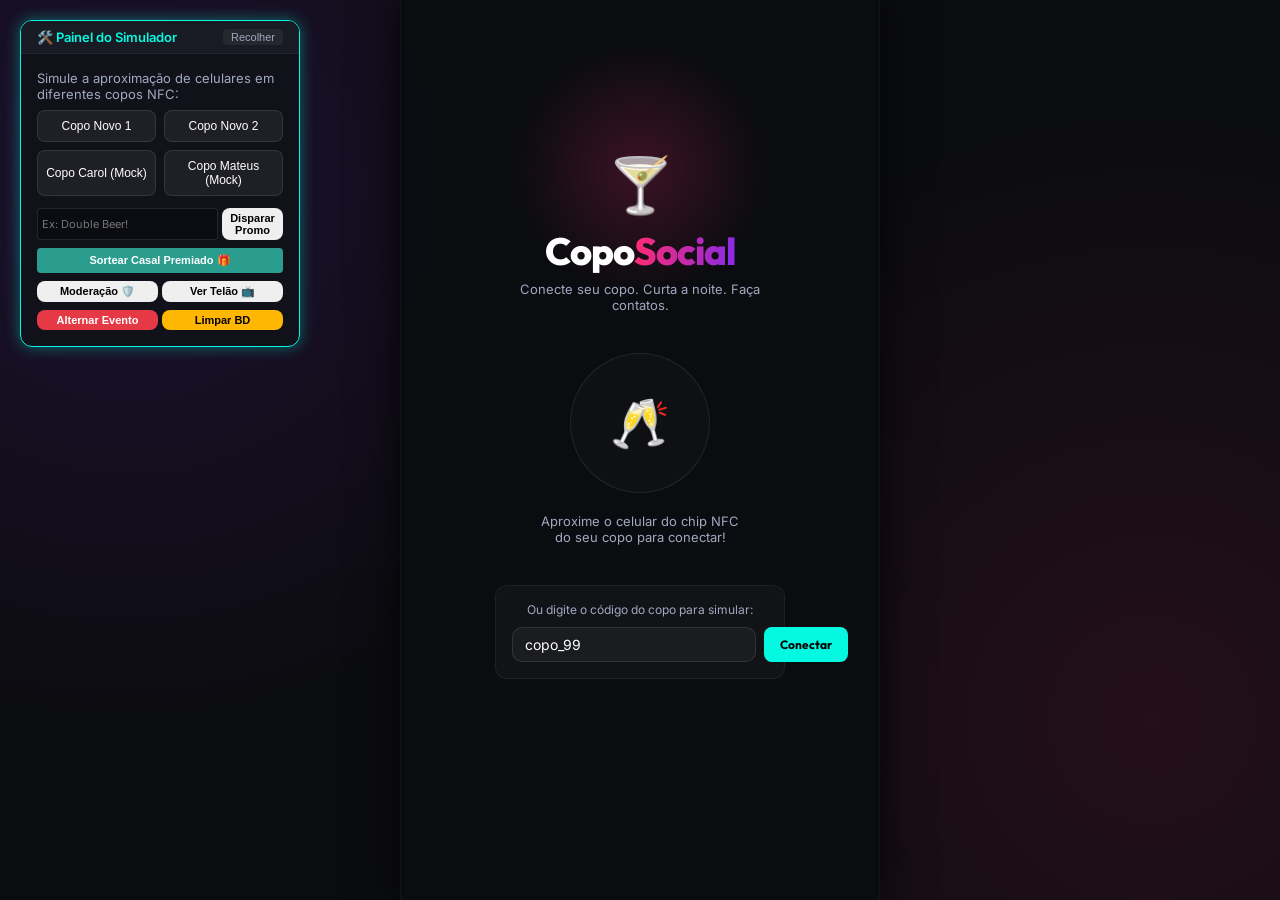
==== static/index.html @ 4fcf0ea1 "primeiro commit - Projeto Balada" ====
<!DOCTYPE html>
<html lang="pt-BR">
<head>
    <meta charset="UTF-8">
    <meta name="viewport" content="width=device-width, initial-scale=1.0, maximum-scale=1.0, user-scalable=no">
    <title>Copo Social - Rede Social Efêmera 🥂</title>
    <!-- Google Fonts -->
    <link rel="preconnect" href="https://fonts.googleapis.com">
    <link rel="preconnect" href="https://fonts.gstatic.com" crossorigin>
    <link href="https://fonts.googleapis.com/css2?family=Inter:wght@300;400;500;600;700&family=Outfit:wght@400;600;700;800&display=swap" rel="stylesheet">
    <link rel="stylesheet" href="/static/css/style.css">
</head>
<body>

    <!-- PAINEL DO SIMULADOR (Para teste rápido e demonstração) -->
    <div id="sim-control-panel">
        <div class="sim-header">
            <span>🛠️ Painel do Simulador</span>
            <button id="toggle-sim-btn">Recolher</button>
        </div>
        <div class="sim-body" id="sim-panel-body">
            <p>Simule a aproximação de celulares em diferentes copos NFC:</p>
            <div class="sim-cups-grid">
                <button onclick="simulateNfcTap('cup_user1')">Copo Novo 1</button>
                <button onclick="simulateNfcTap('cup_user2')">Copo Novo 2</button>
                <button onclick="simulateNfcTap('cup_mock1')">Copo Carol (Mock)</button>
                <button onclick="simulateNfcTap('cup_mock2')">Copo Mateus (Mock)</button>
            </div>
            <div class="sim-actions" style="margin-top: 10px; display: flex; flex-direction: column; gap: 8px;">
                <div style="display: flex; gap: 4px;">
                    <input type="text" id="sim-promo-text" placeholder="Ex: Double Beer!" style="flex: 1; font-size: 11px; padding: 4px; border: 1px solid rgba(255,255,255,0.1); border-radius: 4px; background: rgba(0,0,0,0.3); color: white;">
                    <button id="sim-trigger-promo-btn" style="font-size: 11px; padding: 4px; cursor: pointer;">Disparar Promo</button>
                </div>
                <button id="sim-draw-prize-btn" class="success" style="font-size: 11px; padding: 6px; cursor: pointer; background: #2a9d8f; color: white; border: none; border-radius: 4px; font-weight: bold;">Sortear Casal Premiado 🎁</button>
                <div style="display: flex; gap: 4px;">
                    <button onclick="changeScreen('screen-moderacao'); loadModerationMessages();" style="font-size: 11px; padding: 4px; flex: 1; cursor: pointer;">Moderação 🛡️</button>
                    <button onclick="changeScreen('screen-telao')" style="font-size: 11px; padding: 4px; flex: 1; cursor: pointer;">Ver Telão 📺</button>
                </div>
                <div style="display: flex; gap: 4px;">
                    <button id="sim-toggle-event-btn" class="danger" style="font-size: 11px; padding: 4px; flex: 1; cursor: pointer;">Alternar Evento</button>
                    <button id="sim-reset-btn" class="warning" style="font-size: 11px; padding: 4px; flex: 1; cursor: pointer;">Limpar BD</button>
                </div>
            </div>
        </div>
    </div>

    <!-- NOTIFICAÇÃO PUSH DENTRO DO APP (Brindes recebidos) -->
    <div id="app-notification" class="hidden">
        <div class="notification-content">
            <span class="notification-icon">🥂</span>
            <div class="notification-text">
                <strong id="notif-title">Alguém brindou!</strong>
                <span id="notif-desc">Retribua para abrir o chat.</span>
            </div>
            <button id="notif-action-btn">Brindar!</button>
            <button id="notif-close-btn">&times;</button>
        </div>
    </div>

    <!-- TELA DE COMEMORAÇÃO DE BRINDE CONFIRMADO (MATCH!) -->
    <div id="match-celebration" class="hidden">
        <div class="match-card glass">
            <div class="match-sparkles"></div>
            <h2 class="neon-text-pink">TIM-TIM! 🥂</h2>
            <h3>Brinde Confirmado!</h3>
            
            <div class="match-avatars">
                <div class="avatar-ring user-ring">
                    <div class="avatar-holder" id="match-avatar-me"></div>
                </div>
                <div class="cheers-icon-float">🥂</div>
                <div class="avatar-ring match-ring">
                    <div class="avatar-holder" id="match-avatar-other"></div>
                </div>
            </div>
            
            <p>Você e <span id="match-name-other" class="highlight-text">Carol</span> brindaram!</p>
            <p class="voucher-info">🍹 Apresentem esta tela no bar para ganhar <strong>Double Drink</strong>!</p>
            
            <div class="match-actions">
                <button id="match-chat-btn" class="btn-primary">Enviar Mensagem</button>
                <button id="match-close-btn" class="btn-secondary">Voltar para a Balada</button>
            </div>
        </div>
    </div>

    <!-- APLICATIVO SPA -->
    <div id="app">

        <!-- 1. TELA DE BOAS-VINDAS / SCAN MOCK -->
        <section id="screen-scan" class="screen active">
            <div class="neon-globe-bg"></div>
            <div class="scan-container">
                <div class="brand">
                    <span class="logo-emoji">🍸</span>
                    <h1 class="logo-text">Copo<span>Social</span></h1>
                    <p class="tagline">Conecte seu copo. Curta a noite. Faça contatos.</p>
                </div>

                <div class="nfc-scanner">
                    <div class="scanner-circle">
                        <div class="scanner-cup">🥂</div>
                        <div class="pulse-ring"></div>
                        <div class="pulse-ring-slow"></div>
                    </div>
                    <p class="scan-instructions">Aproxime o celular do chip NFC do seu copo para conectar!</p>
                </div>

                <div class="fallback-input">
                    <p>Ou digite o código do copo para simular:</p>
                    <div class="input-row">
                        <input type="text" id="manual-cup-id" placeholder="Ex: copo_99" value="copo_99">
                        <button id="manual-scan-btn">Conectar</button>
                    </div>
                </div>
            </div>
        </section>

        <!-- 2. TELA DE CADASTRO / ONBOARDING -->
        <section id="screen-register" class="screen">
            <div class="screen-header">
                <h2>Cadastro Express</h2>
                <p>Crie seu perfil em 10 segundos!</p>
            </div>

            <form id="register-form" class="glass-form">
                <div class="form-group">
                    <label>Como quer ser chamado(a)?</label>
                    <input type="text" id="reg-name" placeholder="Seu nome ou apelido" required maxLength="15">
                </div>

                <div class="form-group-row">
                    <div class="form-group">
                        <label>Idade</label>
                        <input type="number" id="reg-age" placeholder="Idade" min="18" max="99" required>
                    </div>
                    <div class="form-group">
                        <label>Onde você está agora?</label>
                        <select id="reg-location">
                            <option value="Pista">Pista de Dança</option>
                            <option value="Bar">Bar Principal</option>
                            <option value="VIP">Área VIP</option>
                            <option value="Palco">Perto do Palco</option>
                        </select>
                    </div>
                </div>

                <div class="form-group">
                    <label>Qual sua vibe de hoje?</label>
                    <select id="reg-vibe">
                        <option value="Amigos" selected>💬 Fazer Amigos</option>
                        <option value="Paquerar">🥂 Paquerar / Conectar</option>
                        <option value="Dançar">💃 Dançar Muito</option>
                        <option value="Resenhar">🍹 Só Beber e Resenhar</option>
                    </select>
                </div>

                <div class="form-group">
                    <label>Como você está vestido(a) hoje? (Crucial para te acharem!)</label>
                    <input type="text" id="reg-clothes" placeholder="Ex: Jaqueta couro preta e boné azul" required maxLength="50">
                </div>

                <div class="form-group">
                    <label>Seu Instagram (pós-evento)</label>
                    <input type="text" id="reg-instagram" placeholder="Ex: @seuusername" required>
                </div>

                <div class="form-group">
                    <label>Sua Foto de Perfil</label>
                    <div class="upload-avatar-container">
                        <div class="file-upload-wrapper">
                            <label for="reg-avatar-file" class="custom-file-upload">
                                <span class="upload-icon">📷</span> Enviar Minha Foto
                            </label>
                            <input type="file" id="reg-avatar-file" accept="image/*">
                        </div>
                        <span class="upload-or">ou selecione uma foto padrão:</span>
                        <div class="avatar-selector">
                            <label class="avatar-opt">
                                <input type="radio" name="reg-avatar" value="/static/images/carol.png" checked>
                                <img src="/static/images/carol.png" class="avatar-img-preview" alt="Carol">
                            </label>
                            <label class="avatar-opt">
                                <input type="radio" name="reg-avatar" value="/static/images/mateus.png">
                                <img src="/static/images/mateus.png" class="avatar-img-preview" alt="Mateus">
                            </label>
                            <label class="avatar-opt">
                                <input type="radio" name="reg-avatar" value="/static/images/juliana.png">
                                <img src="/static/images/juliana.png" class="avatar-img-preview" alt="Juliana">
                            </label>
                            <label class="avatar-opt">
                                <input type="radio" name="reg-avatar" value="/static/images/rodrigo.png">
                                <img src="/static/images/rodrigo.png" class="avatar-img-preview" alt="Rodrigo">
                            </label>
                            <label class="avatar-opt">
                                <input type="radio" name="reg-avatar" value="/static/images/kael.png">
                                <img src="/static/images/kael.png" class="avatar-img-preview" alt="Kael">
                            </label>
                        </div>
                    </div>
                    <div id="user-avatar-crop-preview" class="hidden">
                        <div class="preview-text-row">
                            <span>Sua foto selecionada:</span>
                            <button type="button" id="btn-remove-uploaded-img">Remover</button>
                        </div>
                        <div class="preview-crop-circle">
                            <img id="img-crop-preview" src="" alt="Sua foto">
                        </div>
                    </div>
                </div>

                <button type="submit" class="btn-primary">Entrar na Balada 🚀</button>
            </form>
        </section>

        <!-- 3. TELA DE CONTATOS / PISTA DE BOLHAS (FEED PRINCIPAL) -->
        <section id="screen-dashboard" class="screen">
            <header class="dashboard-header glass">
                <div class="logo-area">
                    <span class="header-logo">🍸 Copo Social</span>
                </div>
                <div class="user-status-widget" id="header-user-status">
                    <span class="user-name">Carregando...</span>
                    <span class="user-loc-badge" id="current-location-badge">📍 Pista</span>
                </div>
            </header>

            <!-- ROTEADOR DE VISUALIZAÇÃO INTERNO (BOLHAS VS GRADE) -->
            <div class="view-toggle-bar">
                <button id="btn-view-bubbles" class="active">🫧 Pista de Bolhas</button>
                <button id="btn-view-grid">📱 Ver Grade</button>
            </div>

            <!-- CONTRAST CONTAINER PARA LOCALIZAÇÕES (Filtro Rápido) -->
            <div class="location-filter-row">
                <button class="loc-filter-btn active" data-loc="all">Todos</button>
                <button class="loc-filter-btn" data-loc="Pista">🕺 Pista</button>
                <button class="loc-filter-btn" data-loc="Bar">🍹 Bar</button>
                <button class="loc-filter-btn" data-loc="VIP">👑 VIP</button>
                <button class="loc-filter-btn" data-loc="Palco">🎧 Palco</button>
            </div>

            <!-- VIEW 1: ARENA DE BOLHAS FLUTUANTES -->
            <div id="bubbles-arena-view" class="arena-container">
                <div id="bubbles-canvas-container">
                    <canvas id="bubbles-canvas"></canvas>
                </div>
                <div class="arena-tip">Toque em uma bolha para interagir!</div>
            </div>

            <!-- VIEW 2: GRADE DE USUÁRIOS ONLINE -->
            <div id="grid-view" class="grid-container hidden">
                <div class="users-grid" id="users-grid-container">
                    <!-- Cards de usuários serão renderizados aqui -->
                </div>
            </div>

            <!-- CARD EXPANDIDO / DETALHES DO PERFIL (MODAL) -->
            <div id="profile-detail-modal" class="modal hidden">
                <div class="modal-content glass">
                    <button class="close-modal-btn">&times;</button>
                    <div class="modal-profile-header">
                        <div class="modal-avatar" id="modal-user-avatar">👾</div>
                        <h2 id="modal-user-name">Rodrigo, 27</h2>
                        <span class="user-loc-badge" id="modal-user-location">📍 Bar</span>
                    </div>
                    <div class="modal-body">
                        <div class="detail-section">
                            <h4>Como estou vestido(a) hoje:</h4>
                            <p id="modal-user-clothes" class="clothes-box">Camiseta preta do Daft Punk e boné virado</p>
                        </div>
                        <div class="detail-section">
                            <h4>Rede Social (Liberada após brinde):</h4>
                            <p id="modal-user-instagram" class="instagram-blurred">🔒 @********</p>
                        </div>
                    </div>
                    <div class="modal-actions">
                        <button id="btn-send-cheers" class="btn-primary big-btn">🥂 Brindar!</button>
                    </div>
                </div>
            </div>

            <!-- FOOTER MENU DA SPA -->
            <nav class="nav-footer glass">
                <button class="nav-btn active" data-tab="pista">
                    <span class="nav-icon">🕺</span>
                    <span>Pista</span>
                </button>
                <button class="nav-btn" data-tab="mural">
                    <span class="nav-icon">📣</span>
                    <span>Mural</span>
                </button>
                <button class="nav-btn" data-tab="matches">
                    <span class="nav-icon">💬</span>
                    <span>Brindes</span>
                </button>
                <button class="nav-btn" data-tab="avisos">
                    <span class="nav-icon">📺</span>
                    <span>Avisos</span>
                </button>
                <button class="nav-btn" data-tab="loc">
                    <span class="nav-icon">📍</span>
                    <span>Local</span>
                </button>
            </nav>
        </section>

        <!-- 3B. TELA DE MUDANÇA DE LOCALIZAÇÃO (SUBTELA DO MENU) -->
        <section id="screen-change-location" class="screen">
            <div class="screen-header">
                <h2>Onde você está agora?</h2>
                <p>Atualize para as pessoas te encontrarem na balada!</p>
            </div>
            
            <div class="location-options">
                <button class="loc-opt-btn" data-location="Pista">
                    <span class="loc-icon">🕺</span>
                    <span class="loc-name">Pista de Dança</span>
                </button>
                <button class="loc-opt-btn" data-location="Bar">
                    <span class="loc-icon">🍹</span>
                    <span class="loc-name">Bar Principal</span>
                </button>
                <button class="loc-opt-btn" data-location="VIP">
                    <span class="loc-icon">👑</span>
                    <span class="loc-name">Área VIP</span>
                </button>
                <button class="loc-opt-btn" data-location="Palco">
                    <span class="loc-icon">🎧</span>
                    <span class="loc-name">Perto do Palco</span>
                </button>
            </div>
            
            <div style="padding: 20px;">
                <button id="btn-cancel-location" class="btn-secondary">Voltar</button>
            </div>
        </section>

        <!-- 3C. TELA DE BRINDES & CHATS (SUBTELA DO MENU) -->
        <section id="screen-matches-list" class="screen">
            <div class="screen-header">
                <h2>Seus Brindes 🥂</h2>
                <p>Chame seus contatos no chat ou use seu cupom no bar!</p>
            </div>

            <div class="matches-container">
                <div class="matches-list-section">
                    <h3>Chats Ativos (Temporários)</h3>
                    <div id="chats-list-container">
                        <!-- Lista de chats -->
                    </div>
                </div>
            </div>

            <nav class="nav-footer glass">
                <button class="nav-btn" data-tab="pista">
                    <span class="nav-icon">🕺</span>
                    <span>Pista</span>
                </button>
                <button class="nav-btn" data-tab="mural">
                    <span class="nav-icon">📣</span>
                    <span>Mural</span>
                </button>
                <button class="nav-btn active" data-tab="matches">
                    <span class="nav-icon">💬</span>
                    <span>Brindes</span>
                </button>
                <button class="nav-btn" data-tab="avisos">
                    <span class="nav-icon">📺</span>
                    <span>Avisos</span>
                </button>
                <button class="nav-btn" data-tab="loc">
                    <span class="nav-icon">📍</span>
                    <span>Local</span>
                </button>
            </nav>
        </section>

        <!-- 4. TELA DE CHAT PRIVADO TEMPORÁRIO -->
        <section id="screen-chat" class="screen">
            <header class="chat-header glass">
                <button id="chat-back-btn" class="back-btn">&larr;</button>
                <div class="chat-recipient-info">
                    <span class="recipient-avatar" id="chat-user-avatar">👩‍🎤</span>
                    <div>
                        <h3 id="chat-user-name">Carol</h3>
                        <span class="recipient-status" id="chat-user-loc">📍 VIP</span>
                    </div>
                </div>
                <div class="chat-action-area">
                    <button id="chat-show-voucher-btn" class="bar-voucher-badge">🍹 Cupom Bar</button>
                </div>
            </header>

            <div class="chat-messages-container" id="chat-messages">
                <!-- Mensagens do chat -->
            </div>

            <div class="chat-presets">
                <button class="preset-btn">Tô na pista!</button>
                <button class="preset-btn">Bora no bar?</button>
                <button class="preset-btn">Onde você tá?</button>
                <button class="preset-btn">Gostei da roupa!</button>
            </div>

            <div class="chat-input-bar">
                <input type="text" id="chat-input-field" placeholder="Digite uma mensagem...">
                <button id="chat-send-btn">Enviar</button>
            </div>
        </section>

        <!-- 5. TELA DE TELÃO DA BALADA (PAINEL PÚBLICO) -->
        <section id="screen-telao" class="screen-full">
            <div class="telao-bg"></div>
            <div class="telao-container">
                <header class="telao-header">
                    <div class="telao-logo">🍸 Copo Social</div>
                    <div class="telao-stats">
                        <div class="stat-box">
                            <span class="stat-num" id="telao-stat-users">0</span>
                            <span class="stat-lbl">Conectados</span>
                        </div>
                        <div class="stat-box">
                            <span class="stat-num neon-pink-text" id="telao-stat-matches">0</span>
                            <span class="stat-lbl">Brindes Confirmados 🥂</span>
                        </div>
                    </div>
                </header>

                <div id="telao-announcement-banner" class="hidden" style="background: linear-gradient(90deg, #ff2a74, #05f9e2); border: 2px solid #fff; box-shadow: 0 0 25px rgba(255,255,255,0.6); padding: 14px; border-radius: 12px; margin-bottom: 20px; font-weight: 800; font-size: 18px; color: #000; text-align: center; text-transform: uppercase; letter-spacing: 0.5px; animation: heartbeat 1.5s infinite alternate;">
                    📢 AVISO DA PRODUÇÃO: <span id="telao-announcement-text" style="color: #000;"></span>
                </div>

                <div class="telao-grid">
                    <div class="telao-left">
                        <h3>Pista de Bolhas ao Vivo</h3>
                        <div class="telao-bubble-arena" id="telao-canvas-container">
                            <canvas id="telao-canvas"></canvas>
                        </div>
                    </div>
                    <div class="telao-right" style="display: flex; flex-direction: column; gap: 20px;">
                        <div>
                            <h3>Brindes Recentes 🥂</h3>
                            <div class="telao-ticker" id="telao-ticker-container" style="max-height: 220px; overflow: hidden;">
                                <!-- Tickers de brindes ao vivo -->
                            </div>
                        </div>
                        <div>
                            <h3>Galeria da Galera 📸</h3>
                            <div id="telao-gallery-container" style="display: grid; grid-template-columns: repeat(3, 1fr); gap: 10px; margin-top: 10px;">
                                <!-- 6 latest photos shown in big thumbnails -->
                            </div>
                        </div>
                    </div>
                </div>

                <footer class="telao-footer">
                    Aproxime o celular do seu copo e participe! coposocial.app
                </footer>
            </div>
        </section>

        <!-- 6. TELA DO BARMAN (VALIDADOR DE DESCONTOS) -->
        <section id="screen-barman" class="screen">
            <div class="screen-header">
                <h2>📱 Validador do Barman</h2>
                <p>Insira os dados do cupom ou confirme o brinde do casal.</p>
            </div>

            <div class="barman-panel glass">
                <div class="form-group">
                    <label>ID do Match (Código na Tela do Casal)</label>
                    <input type="text" id="barman-match-code" placeholder="Ex: match_cup1_cup2">
                </div>
                <button id="btn-barman-validate" class="btn-primary">Verificar e Validar Drink</button>

                <div id="barman-result" class="barman-result-box hidden">
                    <h3 class="success-text">✅ VÁLIDO!</h3>
                    <p><strong>Casal:</strong> <span id="barman-names">Pedro & Carol</span></p>
                    <p class="voucher-highlight">🍹 Liberar: 02 Drinks pelo preço de 01!</p>
                    <button id="btn-barman-confirm-redeemed" class="btn-primary success-btn">Confirmar Entrega</button>
                </div>
            </div>

            <div style="padding: 20px;">
                <button onclick="changeScreen('screen-scan')" class="btn-secondary">Sair do Modo Barman</button>
            </div>
        </section>

        <!-- 7. TELA DE EVENTO ENCERRADO (BLOQUEIO PÓS-EVENTO) -->
        <section id="screen-event-ended" class="screen">
            <div class="ended-container">
                <div class="ended-header">
                    <span class="ended-icon">🌅</span>
                    <h1 class="neon-text-pink">O Evento Acabou!</h1>
                    <p>A rede social está offline até a próxima festa.</p>
                </div>

                <div class="ended-stats-summary glass">
                    <h3>Resumo da sua Noite 🥂</h3>
                    <p>Você brindou e conectou-se com novas pessoas.</p>
                </div>

                <div class="ended-matches-section">
                    <h3>Seus contatos salvos (Instagram):</h3>
                    <p class="ended-help-text">Adicione-os no Instagram para manter o contato!</p>
                    <div class="instagram-list" id="ended-instagram-list">
                        <!-- Apenas matches e seus instagrams -->
                    </div>
                </div>

                <p class="ended-footer-message">Os chats e fotos de perfil foram apagados para garantir a privacidade. Nos vemos na próxima balada! 🍸</p>
            </div>
        </section>

        <!-- 3D. TELA DO MURAL DA BALADA (SUBTELA DO MENU) -->
        <section id="screen-mural" class="screen">
            <div class="screen-header">
                <h2>📣 Mural & Galeria</h2>
                <p>Compartilhe recados e fotos ao vivo com a festa!</p>
            </div>

            <!-- TABS INTERNAS -->
            <div class="view-toggle-bar" style="margin: 0 15px 12px 15px; display: flex; gap: 8px;">
                <button id="btn-mural-tab-recados" class="active" style="flex: 1; padding: 10px; font-size: 13px; font-weight: 700; border-radius: 8px;">💬 Recados</button>
                <button id="btn-mural-tab-galeria" style="flex: 1; padding: 10px; font-size: 13px; font-weight: 700; border-radius: 8px;">📸 Galeria</button>
            </div>

            <!-- VIEW 1: RECADOS ANÔNIMOS -->
            <div id="mural-view-recados" class="mural-container glass" style="margin: 0 15px 15px 15px; padding: 15px; border-radius: 16px; background: var(--card-bg); border: 1px solid rgba(255,255,255,0.08);">
                <div class="form-group">
                    <label style="font-size: 13px; color: var(--text-muted); margin-bottom: 8px; display: block;">Escreva seu recado (máx. 60 caracteres):</label>
                    <div style="display: flex; gap: 8px;">
                        <input type="text" id="mural-input" placeholder="Ex: Quem era de vestido preto perto do palco?" maxlength="60" style="flex: 1; background: rgba(0,0,0,0.3); border: 1px solid rgba(255,255,255,0.1); color: white; padding: 12px; border-radius: 10px; font-family: var(--font-body); font-size: 14px;">
                        <button id="btn-send-mural" class="btn-primary" style="padding: 0 20px; border-radius: 10px; font-weight: bold;">Enviar</button>
                    </div>
                </div>

                <div class="mural-messages-list" style="margin-top: 25px;">
                    <h3 style="font-size: 15px; text-transform: uppercase; letter-spacing: 0.5px; border-bottom: 1px solid rgba(255,255,255,0.08); padding-bottom: 8px; color: var(--neon-cyan);">Recados da Pista 💬</h3>
                    <div id="mural-messages-container" style="display: flex; flex-direction: column; gap: 10px; max-height: 240px; overflow-y: auto; margin-top: 12px; padding-right: 4px;">
                        <!-- Recados aprovados ao vivo -->
                    </div>
                </div>
            </div>

            <!-- VIEW 2: GALERIA DE FOTOS -->
            <div id="mural-view-galeria" class="mural-container glass hidden" style="margin: 0 15px 15px 15px; padding: 15px; border-radius: 16px; background: var(--card-bg); border: 1px solid rgba(255,255,255,0.08);">
                <div class="form-group" style="text-align: center;">
                    <label for="gallery-photo-file" class="custom-file-upload" style="display: inline-flex; width: 100%; box-sizing: border-box; justify-content: center; align-items: center; cursor: pointer;">
                        <span class="upload-icon">📸</span> Tirar/Enviar Foto da Balada
                    </label>
                    <input type="file" id="gallery-photo-file" accept="image/*" style="display: none;">
                </div>

                <div class="gallery-photo-list" style="margin-top: 25px;">
                    <h3 style="font-size: 15px; text-transform: uppercase; letter-spacing: 0.5px; border-bottom: 1px solid rgba(255,255,255,0.08); padding-bottom: 8px; color: var(--neon-pink);">Feed da Festa 📸</h3>
                    <div id="gallery-photos-container" style="display: flex; flex-direction: column; gap: 15px; max-height: 280px; overflow-y: auto; margin-top: 12px; padding-right: 4px;">
                        <!-- Fotos no estilo feed de cards -->
                    </div>
                </div>
            </div>

            <nav class="nav-footer glass">
                <button class="nav-btn" data-tab="pista">
                    <span class="nav-icon">🕺</span>
                    <span>Pista</span>
                </button>
                <button class="nav-btn active" data-tab="mural">
                    <span class="nav-icon">📣</span>
                    <span>Mural</span>
                </button>
                <button class="nav-btn" data-tab="matches">
                    <span class="nav-icon">💬</span>
                    <span>Brindes</span>
                </button>
                <button class="nav-btn" data-tab="avisos">
                    <span class="nav-icon">📺</span>
                    <span>Avisos</span>
                </button>
                <button class="nav-btn" data-tab="loc">
                    <span class="nav-icon">📍</span>
                    <span>Local</span>
                </button>
            </nav>
        </section>

        <!-- TELA DE AVISOS DA PRODUÇÃO (nova aba) -->
        <section id="screen-avisos" class="screen">
            <div class="screen-header">
                <h2>📺 Avisos da Produção</h2>
                <p>Comunicados enviados pela organização do evento.</p>
            </div>

            <!-- Aviso ativo no momento -->
            <div id="avisos-active-box" class="hidden" style="margin: 0 15px 15px 15px; padding: 18px; border-radius: 16px; background: linear-gradient(135deg, rgba(255,42,116,0.15), rgba(5,249,226,0.1)); border: 2px solid var(--neon-pink); box-shadow: var(--glow-pink);">
                <div style="display: flex; align-items: center; gap: 10px; margin-bottom: 10px;">
                    <span style="font-size: 28px; animation: heartbeat 1.5s infinite alternate;">📢</span>
                    <span style="font-size: 11px; text-transform: uppercase; letter-spacing: 1px; color: var(--neon-pink); font-weight: 700;">Aviso Atual da Produção</span>
                </div>
                <p id="avisos-active-text" style="font-size: 16px; font-weight: 700; color: #fff; line-height: 1.5; margin: 0;"></p>
            </div>

            <div id="avisos-empty-state" style="margin: 20px 15px; padding: 30px; border-radius: 16px; background: var(--card-bg); border: 1px solid rgba(255,255,255,0.06); text-align: center;">
                <span style="font-size: 40px; display: block; margin-bottom: 12px; opacity: 0.5;">📡</span>
                <p style="color: var(--text-muted); font-size: 14px;">Nenhum aviso no momento. Fique de olho aqui!</p>
            </div>

            <!-- Histórico de comunicados -->
            <div style="margin: 0 15px 15px 15px; padding: 15px; border-radius: 16px; background: var(--card-bg); border: 1px solid rgba(255,255,255,0.06);">
                <h3 style="font-size: 14px; color: var(--neon-cyan); text-transform: uppercase; letter-spacing: 0.5px; margin-bottom: 12px; padding-bottom: 8px; border-bottom: 1px solid rgba(255,255,255,0.06);">Histórico de Avisos</h3>
                <div id="avisos-history-list" style="display: flex; flex-direction: column; gap: 10px; max-height: 300px; overflow-y: auto;">
                    <p style="color: var(--text-muted); font-size: 13px; text-align: center; padding: 20px;">Nenhum aviso anterior.</p>
                </div>
            </div>

            <nav class="nav-footer glass">
                <button class="nav-btn" data-tab="pista">
                    <span class="nav-icon">🕺</span>
                    <span>Pista</span>
                </button>
                <button class="nav-btn" data-tab="mural">
                    <span class="nav-icon">📣</span>
                    <span>Mural</span>
                </button>
                <button class="nav-btn" data-tab="matches">
                    <span class="nav-icon">💬</span>
                    <span>Brindes</span>
                </button>
                <button class="nav-btn active" data-tab="avisos">
                    <span class="nav-icon">📺</span>
                    <span>Avisos</span>
                </button>
                <button class="nav-btn" data-tab="loc">
                    <span class="nav-icon">📍</span>
                    <span>Local</span>
                </button>
            </nav>
        </section>

        <!-- TELA DE MODERAÇÃO SIMPLIFICADA -->
        <section id="screen-moderacao" class="screen">
            <div class="screen-header">
                <h2>🛡️ Painel do Moderador</h2>
                <p>Controle geral do evento em tempo real.</p>
            </div>

            <!-- STATS AO VIVO -->
            <div class="moderacao-container glass" style="margin: 0 15px 15px 15px; padding: 15px; border-radius: 16px; background: var(--card-bg); border: 1px solid rgba(255,255,255,0.08);">
                <h3 style="font-size: 14px; color: var(--neon-cyan); text-transform: uppercase; letter-spacing: 0.5px; margin-bottom: 12px; padding-bottom: 8px; border-bottom: 1px solid rgba(255,255,255,0.08);">📊 Estatísticas ao Vivo</h3>
                <div style="display: grid; grid-template-columns: repeat(2, 1fr); gap: 10px;" id="mod-stats-grid">
                    <div style="background: rgba(5,249,226,0.07); border: 1px solid rgba(5,249,226,0.2); border-radius: 10px; padding: 12px; text-align: center;">
                        <span style="font-size: 24px; font-weight: 800; color: var(--neon-cyan); display: block;" id="mod-stat-users">0</span>
                        <span style="font-size: 11px; color: var(--text-muted);">Pessoas Online</span>
                    </div>
                    <div style="background: rgba(255,42,116,0.07); border: 1px solid rgba(255,42,116,0.2); border-radius: 10px; padding: 12px; text-align: center;">
                        <span style="font-size: 24px; font-weight: 800; color: var(--neon-pink); display: block;" id="mod-stat-matches">0</span>
                        <span style="font-size: 11px; color: var(--text-muted);">Brindes Confirmados</span>
                    </div>
                    <div style="background: rgba(255,180,0,0.07); border: 1px solid rgba(255,180,0,0.2); border-radius: 10px; padding: 12px; text-align: center;">
                        <span style="font-size: 24px; font-weight: 800; color: #FFB400; display: block;" id="mod-stat-photos">0</span>
                        <span style="font-size: 11px; color: var(--text-muted);">Fotos Enviadas</span>
                    </div>
                    <div style="background: rgba(150,100,255,0.07); border: 1px solid rgba(150,100,255,0.2); border-radius: 10px; padding: 12px; text-align: center;">
                        <span style="font-size: 24px; font-weight: 800; color: #9664FF; display: block;" id="mod-stat-messages">0</span>
                        <span style="font-size: 11px; color: var(--text-muted);">Recados no Mural</span>
                    </div>
                </div>
                <button id="btn-mod-refresh-stats" class="btn-secondary" style="width: 100%; margin-top: 12px; padding: 8px; font-size: 12px; border-radius: 8px;">🔄 Atualizar Stats</button>
            </div>

            <!-- COMUNICADO GERAL -->
            <div class="moderacao-container glass" style="margin: 0 15px 15px 15px; padding: 15px; border-radius: 16px; background: var(--card-bg); border: 1px solid rgba(255,255,255,0.08);">
                <h3 style="font-size: 14px; color: var(--neon-pink); text-transform: uppercase; letter-spacing: 0.5px; margin-bottom: 12px; padding-bottom: 8px; border-bottom: 1px solid rgba(255,255,255,0.08);">📢 Comunicado Geral</h3>
                <div class="form-group">
                    <label style="font-size: 12px; color: var(--text-muted); display: block; margin-bottom: 6px;">Aviso instantâneo para TODOS os usuários + Aba Avisos:</label>
                    <textarea id="mod-announcement-text" placeholder="Ex: DJ Kael entra em 5 minutos! 🎧" style="width: 100%; height: 70px; background: rgba(0,0,0,0.3); border: 1px solid rgba(255,255,255,0.1); color: white; padding: 10px; border-radius: 8px; font-family: var(--font-body); font-size: 13px; box-sizing: border-box; resize: none;"></textarea>
                </div>
                <div style="display: flex; gap: 8px; margin-top: 10px;">
                    <button id="btn-mod-send-announcement" class="btn-primary" style="flex: 1; padding: 12px; border-radius: 8px; font-size: 13px; font-weight: bold; background: var(--neon-cyan); border-color: var(--neon-cyan); color: black;">Enviar para Todos 📢</button>
                    <button id="btn-mod-clear-announcement" class="btn-secondary" style="padding: 12px; border-radius: 8px; font-size: 12px; font-weight: bold;">🗑️</button>
                </div>
            </div>

            <!-- PROMOÇÃO RELÂMPAGO -->
            <div class="moderacao-container glass" style="margin: 0 15px 15px 15px; padding: 15px; border-radius: 16px; background: var(--card-bg); border: 1px solid rgba(255,255,255,0.08);">
                <h3 style="font-size: 14px; color: #FFB400; text-transform: uppercase; letter-spacing: 0.5px; margin-bottom: 12px; padding-bottom: 8px; border-bottom: 1px solid rgba(255,255,255,0.08);">🔥 Promoção Relâmpago</h3>
                <div style="display: flex; gap: 8px;">
                    <input type="text" id="sim-promo-text" placeholder="Ex: Double Beer por 10min!" style="flex: 1; background: rgba(0,0,0,0.3); border: 1px solid rgba(255,255,255,0.1); color: white; padding: 10px; border-radius: 8px; font-size: 13px;">
                    <button id="sim-trigger-promo-btn" class="btn-primary" style="padding: 10px 14px; border-radius: 8px; font-size: 13px; background: #FFB400; border-color: #FFB400; color: black; font-weight: bold;">🔥</button>
                </div>
            </div>

            <!-- SORTEIO E CONTROLE -->
            <div class="moderacao-container glass" style="margin: 0 15px 15px 15px; padding: 15px; border-radius: 16px; background: var(--card-bg); border: 1px solid rgba(255,255,255,0.08); display: flex; flex-direction: column; gap: 10px;">
                <h3 style="font-size: 14px; color: var(--neon-pink); text-transform: uppercase; letter-spacing: 0.5px; margin-bottom: 4px; padding-bottom: 8px; border-bottom: 1px solid rgba(255,255,255,0.08);">🎁 Sorteio & Controle</h3>
                <button id="sim-draw-prize-btn" class="btn-primary" style="padding: 12px; border-radius: 8px; font-size: 13px; font-weight: bold; background: #2a9d8f; border-color: #2a9d8f;">🏆 Sortear Casal Premiado</button>
                <button id="sim-toggle-event-btn" class="btn-secondary" style="padding: 12px; border-radius: 8px; font-size: 13px; font-weight: bold; color: var(--neon-pink); border-color: var(--neon-pink);">⏸️ Alternar Evento (Liga/Desliga)</button>
                <button id="sim-reset-btn" class="btn-secondary" style="padding: 10px; border-radius: 8px; font-size: 12px; color: var(--text-muted);">🗑️ Limpar Todos os Dados</button>
            </div>

            <div style="padding: 16px 20px; text-align: center;">
                <button onclick="changeScreen('screen-scan')" class="btn-secondary" style="width: 100%; max-width: 200px; padding: 12px; border-radius: 10px;">Sair do Painel</button>
            </div>
        </section>

    </div>

    <!-- MODAL DE PROMOÇÃO RELÂMPAGO (GERAL) -->
    <div id="promo-modal" class="modal hidden" style="z-index: 10000;">
        <div class="modal-content glass" style="border: 2px solid var(--neon-cyan); box-shadow: var(--glow-cyan); text-align: center; padding: 25px; border-radius: 20px; max-width: 90%; width: 340px;">
            <span style="font-size: 48px; display: block; margin-bottom: 10px; animation: heartbeat 1s infinite alternate;">🔥</span>
            <h2 class="neon-text-cyan" style="font-size: 24px; text-transform: uppercase; font-family: var(--font-heading);">PROMOÇÃO RELÂMPAGO!</h2>
            <p id="promo-modal-text" style="font-size: 16px; margin: 15px 0; font-weight: 700; color: #fff;"></p>
            <div style="font-size: 12px; color: var(--text-muted); margin-bottom: 20px;">
                Tempo restante: <span id="promo-modal-timer" style="color: var(--neon-pink); font-weight: bold; font-size: 14px;">00:00</span>
            </div>
            <button id="btn-close-promo" class="btn-primary" style="width: 100%; padding: 12px; border-radius: 10px; font-weight: bold;">APROVEITAR!</button>
        </div>
    </div>

    <!-- MODAL DE CASAL PREMIADO (EXCLUSIVO DO CASAL SORTEADO) -->
    <div id="prize-modal" class="modal hidden" style="z-index: 10001;">
        <div class="modal-content glass" style="border: 2px solid var(--neon-pink); box-shadow: var(--glow-pink); text-align: center; padding: 25px; border-radius: 20px; max-width: 90%; width: 340px;">
            <span style="font-size: 48px; display: block; margin-bottom: 10px; animation: bounce 1s infinite alternate;">🎁</span>
            <h2 class="neon-text-pink" style="font-size: 22px; text-transform: uppercase; font-family: var(--font-heading);">Você Ganhou um Brinde!</h2>
            <p style="font-size: 14px; margin: 10px 0; color: var(--text-muted);">Seu brinde (match) com <strong id="prize-partner-name" style="color: var(--neon-cyan);">Carol</strong> foi sorteado!</p>
            <p style="font-size: 15px; margin: 15px 0; color: #fff; font-weight: 600;">Vocês ganharam um drink especial por conta da casa no bar.</p>
            
            <div class="voucher-box" style="background: rgba(255, 42, 116, 0.1); border: 1px dashed var(--neon-pink); padding: 15px; border-radius: 12px; margin-bottom: 20px;">
                <span style="font-size: 10px; color: var(--text-muted); display: block; text-transform: uppercase; margin-bottom: 4px;">Código do Voucher</span>
                <strong id="prize-voucher-code" style="font-size: 22px; color: var(--neon-pink); letter-spacing: 1.5px; font-family: var(--font-heading);">PREMIO-9999</strong>
            </div>

            <button id="btn-close-prize" class="btn-primary" style="width: 100%; padding: 12px; border-radius: 10px; font-weight: bold;">FECHAR E RESGATAR!</button>
        </div>
    </div>

    <!-- MODAL DE ANÚNCIO GERAL DA ORGANIZAÇÃO -->
    <div id="announcement-modal" class="modal hidden" style="z-index: 10002;">
        <div class="modal-content glass" style="border: 2px solid var(--neon-pink); box-shadow: var(--glow-pink); text-align: center; padding: 25px; border-radius: 20px; max-width: 90%; width: 340px;">
            <span style="font-size: 40px; display: block; margin-bottom: 10px;">📢</span>
            <h2 class="neon-text-pink" style="font-size: 20px; text-transform: uppercase; font-family: var(--font-heading);">Comunicado Geral</h2>
            <p id="announcement-modal-text" style="font-size: 15px; margin: 15px 0; font-weight: 500; color: #fff; line-height: 1.5;"></p>
            <button id="btn-close-announcement" class="btn-primary" style="width: 100%; padding: 12px; border-radius: 10px; font-weight: bold; background: var(--neon-pink); border-color: var(--neon-pink); box-shadow: var(--glow-pink);">Entendido! 👍</button>
        </div>
    </div>

    <!-- SCRIPT DA APLICATIVO -->
    <script src="/static/js/app.js"></script>
</body>
</html>
---- static/css/style.css ----
:root {
    --bg-color: #0b0c10;
    --card-bg: rgba(22, 23, 34, 0.65);
    --card-border: rgba(255, 255, 255, 0.08);
    --neon-pink: #ff2a74;
    --neon-cyan: #05f9e2;
    --neon-purple: #8a2be2;
    --neon-orange: #ff6b35;
    --neon-yellow: #f8c531;
    --text-main: #ffffff;
    --text-muted: #a0a8c0;
    --font-heading: 'Outfit', -apple-system, BlinkMacSystemFont, "Segoe UI", Roboto, sans-serif;
    --font-body: 'Inter', -apple-system, BlinkMacSystemFont, "Segoe UI", Roboto, sans-serif;
    --glow-pink: 0 0 15px rgba(255, 42, 116, 0.4);
    --glow-cyan: 0 0 15px rgba(5, 249, 226, 0.4);
}

* {
    box-sizing: border-box;
    margin: 0;
    padding: 0;
    -webkit-tap-highlight-color: transparent;
}

body {
    background-color: var(--bg-color);
    background-image: 
        radial-gradient(circle at 10% 20%, rgba(138, 43, 226, 0.15) 0%, transparent 40%),
        radial-gradient(circle at 90% 80%, rgba(255, 42, 116, 0.1) 0%, transparent 45%);
    font-family: var(--font-body);
    color: var(--text-main);
    min-height: 100vh;
    overflow-x: hidden;
    display: flex;
    justify-content: center;
}

/* CONTAINER DO APP (MÓVEL CENTRALIZADO) */
#app {
    width: 100%;
    max-width: 480px;
    min-height: 100vh;
    display: flex;
    flex-direction: column;
    position: relative;
    background: rgba(11, 12, 16, 0.95);
    box-shadow: 0 0 40px rgba(0, 0, 0, 0.8);
    border-left: 1px solid rgba(255, 255, 255, 0.03);
    border-right: 1px solid rgba(255, 255, 255, 0.03);
}

/* ESTILO DO PAINEL DO SIMULADOR */
#sim-control-panel {
    position: fixed;
    bottom: 0;
    left: 50%;
    transform: translateX(-50%);
    width: 100%;
    max-width: 480px;
    background: rgba(18, 19, 26, 0.98);
    border-top: 2px solid var(--neon-cyan);
    z-index: 10000;
    font-size: 13px;
    box-shadow: 0 -10px 30px rgba(0, 0, 0, 0.8);
    border-radius: 16px 16px 0 0;
    overflow: hidden;
    transition: transform 0.3s cubic-bezier(0.25, 0.8, 0.25, 1);
}

#sim-control-panel.collapsed {
    transform: translateX(-50%) translateY(calc(100% - 38px));
}

@media (min-width: 900px) {
    #sim-control-panel {
        top: 20px;
        bottom: auto;
        left: 20px;
        transform: none;
        max-width: 280px;
        border-radius: 12px;
        border: 1px solid var(--neon-cyan);
        box-shadow: var(--glow-cyan);
    }
    
    #sim-control-panel.collapsed {
        transform: translateY(calc(-100% + 38px));
    }
}

.sim-header {
    background: #191b24;
    padding: 8px 16px;
    display: flex;
    justify-content: space-between;
    align-items: center;
    font-weight: 600;
    color: var(--neon-cyan);
    cursor: pointer;
    border-bottom: 1px solid rgba(255, 255, 255, 0.05);
}

.sim-header button {
    background: transparent;
    border: none;
    color: var(--text-muted);
    font-size: 11px;
    cursor: pointer;
    padding: 2px 8px;
    border-radius: 4px;
    background: rgba(255, 255, 255, 0.05);
}

.sim-body {
    padding: 16px;
}

.sim-body p {
    color: var(--text-muted);
    margin-bottom: 8px;
}

.sim-cups-grid {
    display: grid;
    grid-template-columns: repeat(2, 1fr);
    gap: 8px;
    margin-bottom: 12px;
}

.sim-cups-grid button {
    background: rgba(255, 255, 255, 0.06);
    border: 1px solid rgba(255, 255, 255, 0.1);
    color: var(--text-main);
    padding: 8px;
    border-radius: 8px;
    cursor: pointer;
    font-size: 12px;
    transition: all 0.2s;
    font-weight: 500;
}

.sim-cups-grid button:hover {
    background: rgba(5, 249, 226, 0.15);
    border-color: var(--neon-cyan);
}

.sim-actions {
    display: flex;
    gap: 8px;
}

.sim-actions button {
    flex: 1;
    padding: 8px;
    border: none;
    border-radius: 8px;
    font-weight: 600;
    cursor: pointer;
}

.sim-actions button.danger {
    background: #e63946;
    color: #fff;
}

.sim-actions button.warning {
    background: #ffb703;
    color: #000;
}

/* GERENCIADOR DE TELAS SPA */
.screen {
    display: none;
    flex-direction: column;
    flex: 1;
    width: 100%;
    padding: 20px;
    padding-bottom: 90px; /* Espaço para o footer do simulador e navegação */
    opacity: 0;
    transform: translateY(10px);
    transition: opacity 0.3s ease, transform 0.3s ease;
}

.screen.active {
    display: flex;
    opacity: 1;
    transform: translateY(0);
}

.screen-full {
    display: none;
    width: 100vw;
    height: 100vh;
    position: fixed;
    top: 0;
    left: 0;
    z-index: 5000;
    background: #06070a;
}

.screen-full.active {
    display: block;
}

/* BOTÕES GERAIS */
button.btn-primary {
    background: linear-gradient(135deg, var(--neon-pink), var(--neon-purple));
    color: #ffffff;
    border: none;
    padding: 14px 20px;
    border-radius: 12px;
    font-family: var(--font-heading);
    font-size: 16px;
    font-weight: 700;
    cursor: pointer;
    box-shadow: var(--glow-pink);
    transition: all 0.3s cubic-bezier(0.175, 0.885, 0.32, 1.275);
    text-shadow: 0 1px 2px rgba(0,0,0,0.2);
}

button.btn-primary:active {
    transform: scale(0.96);
    filter: brightness(1.1);
}

button.btn-secondary {
    background: rgba(255, 255, 255, 0.05);
    border: 1px solid rgba(255, 255, 255, 0.1);
    color: var(--text-main);
    padding: 12px 20px;
    border-radius: 12px;
    font-family: var(--font-heading);
    font-weight: 600;
    cursor: pointer;
    transition: all 0.2s;
}

button.btn-secondary:hover {
    background: rgba(255, 255, 255, 0.1);
}

/* GLASSMORPHISM FORM */
.glass-form {
    background: var(--card-bg);
    border: 1px solid var(--card-border);
    backdrop-filter: blur(16px);
    border-radius: 20px;
    padding: 24px;
    display: flex;
    flex-direction: column;
    gap: 18px;
    box-shadow: 0 15px 35px rgba(0, 0, 0, 0.4);
}

.form-group {
    display: flex;
    flex-direction: column;
    gap: 8px;
}

.form-group-row {
    display: flex;
    gap: 12px;
}

.form-group-row .form-group {
    flex: 1;
}

label {
    font-size: 12px;
    font-weight: 600;
    color: var(--neon-cyan);
    text-transform: uppercase;
    letter-spacing: 1px;
}

input[type="text"],
input[type="number"],
select {
    background: rgba(255, 255, 255, 0.04);
    border: 1px solid rgba(255, 255, 255, 0.1);
    border-radius: 10px;
    padding: 12px 16px;
    color: var(--text-main);
    font-family: var(--font-body);
    font-size: 14px;
    transition: all 0.3s;
}

input[type="text"]:focus,
input[type="number"]:focus,
select:focus {
    outline: none;
    border-color: var(--neon-cyan);
    box-shadow: 0 0 10px rgba(5, 249, 226, 0.2);
    background: rgba(255, 255, 255, 0.08);
}

/* AVATAR SELECTOR */
.avatar-selector {
    display: flex;
    justify-content: space-between;
    margin-top: 6px;
}

.avatar-opt {
    cursor: pointer;
}

.avatar-opt input {
    display: none;
}

.avatar-box {
    width: 52px;
    height: 52px;
    border-radius: 50%;
    background: rgba(255, 255, 255, 0.04);
    border: 2px solid rgba(255, 255, 255, 0.1);
    display: flex;
    align-items: center;
    justify-content: center;
    font-size: 24px;
    transition: all 0.2s;
}

.avatar-opt input:checked + .avatar-box {
    transform: scale(1.15);
    box-shadow: 0 0 15px currentColor;
}

.avatar-box.neon-pink { color: var(--neon-pink); border-color: var(--neon-pink); }
.avatar-box.neon-purple { color: var(--neon-purple); border-color: var(--neon-purple); }
.avatar-box.neon-blue { color: #00d2ff; border-color: #00d2ff; }
.avatar-box.neon-green { color: var(--neon-cyan); border-color: var(--neon-cyan); }
.avatar-box.neon-orange { color: var(--neon-orange); border-color: var(--neon-orange); }

/* SCREEN 1: LANDING & NFC SCAN */
#screen-scan {
    justify-content: center;
    align-items: center;
    text-align: center;
}

.neon-globe-bg {
    position: absolute;
    top: 5%;
    width: 250px;
    height: 250px;
    background: radial-gradient(circle, rgba(255, 42, 116, 0.2) 0%, transparent 70%);
    z-index: 1;
}

.scan-container {
    z-index: 2;
    display: flex;
    flex-direction: column;
    align-items: center;
    gap: 40px;
}

.brand {
    display: flex;
    flex-direction: column;
    align-items: center;
}

.logo-emoji {
    font-size: 54px;
    margin-bottom: 10px;
    animation: cup-float 4s ease-in-out infinite;
}

.logo-text {
    font-family: var(--font-heading);
    font-size: 38px;
    font-weight: 800;
    color: var(--text-main);
    letter-spacing: -1px;
}

.logo-text span {
    background: linear-gradient(to right, var(--neon-pink), var(--neon-purple));
    -webkit-background-clip: text;
    -webkit-text-fill-color: transparent;
}

.tagline {
    color: var(--text-muted);
    font-size: 13px;
    margin-top: 6px;
    max-width: 280px;
}

.nfc-scanner {
    display: flex;
    flex-direction: column;
    align-items: center;
    gap: 20px;
}

.scanner-circle {
    width: 140px;
    height: 140px;
    border-radius: 50%;
    background: rgba(255, 255, 255, 0.02);
    border: 1px solid rgba(255, 255, 255, 0.08);
    display: flex;
    align-items: center;
    justify-content: center;
    position: relative;
}

.scanner-cup {
    font-size: 48px;
    z-index: 3;
    animation: pulse-logo 2s infinite;
}

.pulse-ring, .pulse-ring-slow {
    position: absolute;
    width: 100%;
    height: 100%;
    border-radius: 50%;
    border: 2px solid var(--neon-pink);
    box-shadow: var(--glow-pink);
    opacity: 0;
    animation: pulse-ring 2.5s cubic-bezier(0.215, 0.610, 0.355, 1.000) infinite;
    z-index: 1;
}

.pulse-ring-slow {
    animation-delay: 1.25s;
    border-color: var(--neon-purple);
    box-shadow: 0 0 15px rgba(138, 43, 226, 0.4);
}

.scan-instructions {
    font-size: 13px;
    color: var(--text-muted);
    max-width: 200px;
}

.fallback-input {
    background: rgba(255, 255, 255, 0.03);
    border: 1px solid rgba(255, 255, 255, 0.05);
    padding: 16px;
    border-radius: 12px;
    width: 290px;
}

.fallback-input p {
    font-size: 12px;
    color: var(--text-muted);
    margin-bottom: 10px;
}

.input-row {
    display: flex;
    gap: 8px;
}

.input-row input {
    flex: 1;
    padding: 8px 12px;
}

.input-row button {
    background: var(--neon-cyan);
    border: none;
    color: #000;
    font-family: var(--font-heading);
    font-weight: 700;
    padding: 0 16px;
    border-radius: 8px;
    cursor: pointer;
    font-size: 12px;
}

/* HEADER DO APP ONLINE */
.dashboard-header {
    display: flex;
    justify-content: space-between;
    align-items: center;
    padding: 12px 16px;
    border-radius: 16px;
    border: 1px solid var(--card-border);
    background: var(--card-bg);
    margin-bottom: 16px;
    backdrop-filter: blur(10px);
}

.header-logo {
    font-family: var(--font-heading);
    font-weight: 700;
    font-size: 18px;
    background: linear-gradient(to right, var(--neon-pink), var(--neon-cyan));
    -webkit-background-clip: text;
    -webkit-text-fill-color: transparent;
}

.user-status-widget {
    display: flex;
    align-items: center;
    gap: 8px;
}

.user-name {
    font-size: 12px;
    font-weight: 600;
}

.user-loc-badge {
    background: rgba(5, 249, 226, 0.15);
    border: 1px solid var(--neon-cyan);
    color: var(--neon-cyan);
    font-size: 10px;
    font-weight: 700;
    padding: 2px 8px;
    border-radius: 20px;
    text-transform: uppercase;
}

.user-loc-badge.pink {
    background: rgba(255, 42, 116, 0.15);
    border-color: var(--neon-pink);
    color: var(--neon-pink);
}

/* TOGGLE DE VISUALIZAÇÃO */
.view-toggle-bar {
    display: flex;
    background: rgba(255, 255, 255, 0.03);
    border: 1px solid rgba(255, 255, 255, 0.05);
    border-radius: 10px;
    padding: 4px;
    margin-bottom: 12px;
}

.view-toggle-bar button {
    flex: 1;
    background: transparent;
    border: none;
    color: var(--text-muted);
    font-family: var(--font-heading);
    font-size: 13px;
    font-weight: 600;
    padding: 8px;
    border-radius: 6px;
    cursor: pointer;
    transition: all 0.2s;
}

.view-toggle-bar button.active {
    background: rgba(255, 255, 255, 0.08);
    color: var(--text-main);
    box-shadow: 0 2px 8px rgba(0,0,0,0.3);
}

/* FILTRO DE LOCALIZAÇÃO */
.location-filter-row {
    display: flex;
    gap: 8px;
    overflow-x: auto;
    padding-bottom: 8px;
    margin-bottom: 12px;
}

.location-filter-row::-webkit-scrollbar {
    height: 4px;
}

.location-filter-row::-webkit-scrollbar-thumb {
    background: rgba(255,255,255,0.1);
    border-radius: 2px;
}

.loc-filter-btn {
    flex-shrink: 0;
    background: rgba(255, 255, 255, 0.03);
    border: 1px solid rgba(255, 255, 255, 0.05);
    color: var(--text-muted);
    font-size: 11px;
    padding: 6px 12px;
    border-radius: 20px;
    cursor: pointer;
    font-weight: 500;
    transition: all 0.2s;
}

.loc-filter-btn.active {
    background: rgba(255, 42, 116, 0.15);
    border-color: var(--neon-pink);
    color: var(--text-main);
    font-weight: 600;
}

/* VIEW 1: ARENA DE BOLHAS */
.arena-container {
    flex: 1;
    background: radial-gradient(circle at 50% 100%, rgba(138, 43, 226, 0.1) 0%, transparent 80%), rgba(0, 0, 0, 0.2);
    border-radius: 20px;
    border: 1px solid rgba(255, 255, 255, 0.03);
    height: 380px;
    position: relative;
    overflow: hidden;
    display: flex;
    flex-direction: column;
}

#bubbles-canvas-container {
    width: 100%;
    height: calc(100% - 30px);
    position: relative;
}

#bubbles-canvas {
    width: 100%;
    height: 100%;
    display: block;
}

.arena-tip {
    font-size: 10px;
    color: var(--text-muted);
    text-align: center;
    padding: 6px;
    background: rgba(0,0,0,0.4);
    border-top: 1px solid rgba(255,255,255,0.03);
}

/* VIEW 2: GRADE DE USUÁRIOS */
.grid-container {
    flex: 1;
    overflow-y: auto;
    max-height: 420px;
}

.users-grid {
    display: grid;
    grid-template-columns: repeat(2, 1fr);
    gap: 12px;
}

.user-card {
    background: var(--card-bg);
    border: 1px solid var(--card-border);
    backdrop-filter: blur(10px);
    border-radius: 16px;
    padding: 16px;
    display: flex;
    flex-direction: column;
    align-items: center;
    text-align: center;
    gap: 10px;
    cursor: pointer;
    transition: transform 0.2s, border-color 0.2s;
}

.user-card:active {
    transform: scale(0.97);
}

.user-card:hover {
    border-color: rgba(255, 42, 116, 0.3);
}

.card-avatar {
    width: 58px;
    height: 58px;
    border-radius: 50%;
    background: rgba(255,255,255,0.03);
    display: flex;
    align-items: center;
    justify-content: center;
    font-size: 28px;
    border: 2px solid var(--neon-pink);
    box-shadow: var(--glow-pink);
}

.card-avatar.pink { border-color: var(--neon-pink); box-shadow: var(--glow-pink); }
.card-avatar.purple { border-color: var(--neon-purple); box-shadow: 0 0 10px rgba(138, 43, 226, 0.4); }
.card-avatar.blue { border-color: #00d2ff; box-shadow: 0 0 10px rgba(0, 210, 255, 0.4); }
.card-avatar.green { border-color: var(--neon-cyan); box-shadow: var(--glow-cyan); }
.card-avatar.orange { border-color: var(--neon-orange); box-shadow: 0 0 10px rgba(255, 107, 53, 0.4); }

.user-card h3 {
    font-family: var(--font-heading);
    font-size: 15px;
    font-weight: 700;
}

.user-card p {
    font-size: 11px;
    color: var(--text-muted);
    height: 32px;
    overflow: hidden;
    text-overflow: ellipsis;
    display: -webkit-box;
    -webkit-line-clamp: 2;
    -webkit-box-orient: vertical;
}

.user-card .user-loc-badge {
    margin-top: 4px;
}

/* NAVEGAÇÃO / FOOTER */
.nav-footer {
    position: absolute;
    bottom: 0;
    left: 0;
    width: 100%;
    display: flex;
    background: rgba(18, 19, 26, 0.85);
    border-top: 1px solid var(--card-border);
    backdrop-filter: blur(20px);
    z-index: 100;
}

.nav-btn {
    flex: 1;
    background: transparent;
    border: none;
    color: var(--text-muted);
    display: flex;
    flex-direction: column;
    align-items: center;
    gap: 4px;
    padding: 12px;
    cursor: pointer;
    transition: all 0.2s;
}

.nav-icon {
    font-size: 20px;
    transition: transform 0.2s;
}

.nav-btn span:last-child {
    font-size: 10px;
    font-weight: 500;
}

.nav-btn.active {
    color: var(--neon-pink);
}

.nav-btn.active .nav-icon {
    transform: translateY(-2px);
    filter: drop-shadow(0 0 5px var(--neon-pink));
}

/* MODAL DE DETALHES DE PERFIL */
.modal {
    position: absolute;
    top: 0;
    left: 0;
    width: 100%;
    height: 100%;
    background: rgba(0, 0, 0, 0.7);
    backdrop-filter: blur(4px);
    display: flex;
    align-items: center;
    justify-content: center;
    padding: 20px;
    z-index: 1000;
    opacity: 0;
    pointer-events: none;
    transition: opacity 0.25s ease;
}

.modal.active {
    opacity: 1;
    pointer-events: auto;
}

.modal-content {
    background: rgba(22, 23, 34, 0.95);
    border: 1px solid var(--neon-pink);
    box-shadow: 0 0 30px rgba(255, 42, 116, 0.2);
    border-radius: 24px;
    width: 100%;
    padding: 28px;
    position: relative;
    display: flex;
    flex-direction: column;
    align-items: center;
    text-align: center;
    transform: scale(0.9);
    transition: transform 0.25s cubic-bezier(0.175, 0.885, 0.32, 1.275);
}

.modal.active .modal-content {
    transform: scale(1);
}

.close-modal-btn {
    position: absolute;
    top: 14px;
    right: 18px;
    background: transparent;
    border: none;
    color: var(--text-muted);
    font-size: 28px;
    cursor: pointer;
}

.modal-profile-header {
    display: flex;
    flex-direction: column;
    align-items: center;
    gap: 12px;
    margin-bottom: 20px;
}

.modal-avatar {
    width: 80px;
    height: 80px;
    border-radius: 50%;
    background: rgba(255,255,255,0.03);
    border: 3px solid var(--neon-pink);
    box-shadow: var(--glow-pink);
    display: flex;
    align-items: center;
    justify-content: center;
    font-size: 38px;
}

.modal-profile-header h2 {
    font-family: var(--font-heading);
    font-size: 22px;
    font-weight: 700;
}

.modal-body {
    width: 100%;
    display: flex;
    flex-direction: column;
    gap: 16px;
    margin-bottom: 24px;
}

.detail-section {
    text-align: left;
    width: 100%;
}

.detail-section h4 {
    font-size: 11px;
    color: var(--neon-cyan);
    text-transform: uppercase;
    margin-bottom: 6px;
    letter-spacing: 0.5px;
}

.clothes-box {
    background: rgba(255,255,255,0.04);
    border: 1px solid rgba(255,255,255,0.06);
    padding: 12px;
    border-radius: 8px;
    font-size: 13px;
    color: var(--text-main);
    line-height: 1.4;
}

.instagram-blurred {
    background: rgba(255, 255, 255, 0.02);
    border: 1px dashed rgba(255, 255, 255, 0.1);
    color: var(--text-muted);
    padding: 8px;
    border-radius: 8px;
    font-size: 13px;
    text-align: center;
    letter-spacing: 2px;
}

.modal-actions {
    width: 100%;
}

.big-btn {
    width: 100%;
    padding: 16px;
}

/* TELA DE MUDANÇA DE LOCALIZAÇÃO */
.location-options {
    display: flex;
    flex-direction: column;
    gap: 12px;
    padding: 10px;
}

.loc-opt-btn {
    background: var(--card-bg);
    border: 1px solid var(--card-border);
    padding: 16px;
    border-radius: 16px;
    color: var(--text-main);
    display: flex;
    align-items: center;
    gap: 16px;
    cursor: pointer;
    transition: all 0.2s;
}

.loc-opt-btn:hover {
    border-color: var(--neon-cyan);
    background: rgba(5, 249, 226, 0.05);
}

.loc-opt-btn .loc-icon {
    font-size: 24px;
}

.loc-opt-btn .loc-name {
    font-family: var(--font-heading);
    font-weight: 700;
    font-size: 16px;
}

/* LISTA DE MATCHES / BRINDES */
.matches-container {
    display: flex;
    flex-direction: column;
    gap: 20px;
    flex: 1;
    overflow-y: auto;
}

.matches-list-section h3 {
    font-family: var(--font-heading);
    font-size: 14px;
    color: var(--text-muted);
    text-transform: uppercase;
    letter-spacing: 0.5px;
    margin-bottom: 12px;
}

.chat-item {
    background: var(--card-bg);
    border: 1px solid var(--card-border);
    padding: 12px;
    border-radius: 16px;
    display: flex;
    align-items: center;
    gap: 12px;
    cursor: pointer;
    margin-bottom: 8px;
    transition: all 0.2s;
}

.chat-item:hover {
    border-color: var(--neon-purple);
}

.chat-avatar {
    width: 44px;
    height: 44px;
    border-radius: 50%;
    background: rgba(255,255,255,0.03);
    display: flex;
    align-items: center;
    justify-content: center;
    font-size: 22px;
    border: 2px solid var(--neon-purple);
}

.chat-info {
    flex: 1;
}

.chat-item-header {
    display: flex;
    justify-content: space-between;
    align-items: center;
    margin-bottom: 2px;
}

.chat-item-header h4 {
    font-family: var(--font-heading);
    font-size: 14px;
    font-weight: 700;
}

.chat-time {
    font-size: 9px;
    color: var(--text-muted);
}

.chat-preview {
    font-size: 11px;
    color: var(--text-muted);
    white-space: nowrap;
    overflow: hidden;
    text-overflow: ellipsis;
    max-width: 240px;
}

/* APP NOTIFICATION (TOAST) */
#app-notification {
    position: fixed;
    top: 20px;
    left: 50%;
    transform: translateX(-50%);
    width: 90%;
    max-width: 400px;
    z-index: 10000;
    transition: all 0.3s cubic-bezier(0.175, 0.885, 0.32, 1.275);
}

#app-notification.hidden {
    top: -100px;
    opacity: 0;
    pointer-events: none;
}

.notification-content {
    background: rgba(22, 23, 34, 0.95);
    border: 2px solid var(--neon-pink);
    box-shadow: 0 10px 30px rgba(255, 42, 116, 0.3);
    border-radius: 16px;
    padding: 12px 16px;
    display: flex;
    align-items: center;
    gap: 12px;
    backdrop-filter: blur(10px);
}

.notification-icon {
    font-size: 24px;
}

.notification-text {
    flex: 1;
    display: flex;
    flex-direction: column;
}

.notification-text strong {
    font-size: 13px;
    color: #fff;
}

.notification-text span {
    font-size: 11px;
    color: var(--text-muted);
}

#notif-action-btn {
    background: var(--neon-pink);
    border: none;
    color: #fff;
    font-weight: 700;
    padding: 6px 12px;
    border-radius: 8px;
    cursor: pointer;
    font-size: 11px;
}

#notif-close-btn {
    background: transparent;
    border: none;
    color: var(--text-muted);
    font-size: 20px;
    cursor: pointer;
    padding: 0 4px;
}

/* BRINDE CONFIRMADO CELEBRATION (FULL SCREEN MODAL) */
#match-celebration {
    position: fixed;
    top: 0;
    left: 0;
    width: 100vw;
    height: 100vh;
    background: rgba(6, 7, 10, 0.95);
    z-index: 10500;
    display: flex;
    align-items: center;
    justify-content: center;
    padding: 20px;
    opacity: 1;
    transition: opacity 0.3s;
}

#match-celebration.hidden {
    opacity: 0;
    pointer-events: none;
}

.match-card {
    background: rgba(18, 19, 26, 0.85);
    border: 2px solid var(--neon-pink);
    box-shadow: 0 0 50px rgba(255, 42, 116, 0.4);
    backdrop-filter: blur(25px);
    width: 100%;
    max-width: 400px;
    border-radius: 28px;
    padding: 36px 24px;
    text-align: center;
    display: flex;
    flex-direction: column;
    align-items: center;
    gap: 16px;
}

.neon-text-pink {
    font-family: var(--font-heading);
    font-size: 32px;
    font-weight: 800;
    color: var(--neon-pink);
    text-shadow: 0 0 10px rgba(255, 42, 116, 0.6);
    letter-spacing: 1px;
}

.match-avatars {
    display: flex;
    align-items: center;
    justify-content: center;
    position: relative;
    margin: 20px 0;
    width: 220px;
}

.avatar-ring {
    width: 80px;
    height: 80px;
    border-radius: 50%;
    padding: 3px;
    background: transparent;
}

.user-ring {
    border: 3px solid var(--neon-cyan);
    box-shadow: var(--glow-cyan);
}

.match-ring {
    border: 3px solid var(--neon-pink);
    box-shadow: var(--glow-pink);
}

.avatar-holder {
    width: 100%;
    height: 100%;
    border-radius: 50%;
    display: flex;
    align-items: center;
    justify-content: center;
    font-size: 38px;
    background: rgba(255,255,255,0.03);
}

.cheers-icon-float {
    font-size: 36px;
    margin: 0 -10px;
    z-index: 10;
    animation: icon-cheers-hit 0.5s cubic-bezier(0.175, 0.885, 0.32, 1.275);
}

.highlight-text {
    color: var(--neon-cyan);
    font-weight: 700;
}

.voucher-info {
    font-size: 13px;
    color: var(--neon-yellow);
    background: rgba(248, 197, 49, 0.1);
    border: 1px dashed var(--neon-yellow);
    padding: 10px 14px;
    border-radius: 12px;
    margin: 10px 0;
    line-height: 1.4;
}

.match-actions {
    display: flex;
    flex-direction: column;
    gap: 10px;
    width: 100%;
    margin-top: 10px;
}

.match-actions button {
    width: 100%;
}

/* CHAT SCREEN */
#screen-chat {
    padding: 0;
    justify-content: space-between;
}

.chat-header {
    display: flex;
    align-items: center;
    padding: 14px 16px;
    background: rgba(18, 19, 26, 0.85);
    border-bottom: 1px solid var(--card-border);
    backdrop-filter: blur(15px);
    z-index: 10;
}

.back-btn {
    background: transparent;
    border: none;
    color: #fff;
    font-size: 24px;
    cursor: pointer;
    padding-right: 12px;
}

.chat-recipient-info {
    flex: 1;
    display: flex;
    align-items: center;
    gap: 10px;
}

.recipient-avatar {
    width: 36px;
    height: 36px;
    border-radius: 50%;
    background: rgba(255,255,255,0.03);
    border: 2px solid var(--neon-pink);
    display: flex;
    align-items: center;
    justify-content: center;
    font-size: 18px;
}

.chat-recipient-info h3 {
    font-size: 14px;
    font-weight: 700;
}

.recipient-status {
    font-size: 9px;
    color: var(--neon-cyan);
}

.bar-voucher-badge {
    background: rgba(248, 197, 49, 0.15);
    border: 1px solid var(--neon-yellow);
    color: var(--neon-yellow);
    font-size: 10px;
    font-weight: 700;
    padding: 6px 10px;
    border-radius: 8px;
    cursor: pointer;
}

.chat-messages-container {
    flex: 1;
    padding: 16px;
    overflow-y: auto;
    display: flex;
    flex-direction: column;
    gap: 12px;
}

.chat-msg {
    max-width: 80%;
    padding: 10px 14px;
    border-radius: 16px;
    font-size: 13px;
    line-height: 1.4;
    word-break: break-word;
}

.chat-msg.me {
    align-self: flex-end;
    background: var(--neon-purple);
    color: #fff;
    border-bottom-right-radius: 4px;
}

.chat-msg.other {
    align-self: flex-start;
    background: rgba(255, 255, 255, 0.08);
    color: #fff;
    border-bottom-left-radius: 4px;
    border: 1px solid rgba(255,255,255,0.03);
}

.chat-msg-time {
    display: block;
    font-size: 8px;
    color: rgba(255,255,255,0.4);
    text-align: right;
    margin-top: 4px;
}

.chat-presets {
    display: flex;
    gap: 8px;
    padding: 8px 16px;
    overflow-x: auto;
    border-top: 1px solid rgba(255, 255, 255, 0.03);
    background: rgba(0,0,0,0.1);
}

.preset-btn {
    flex-shrink: 0;
    background: rgba(255, 255, 255, 0.04);
    border: 1px solid rgba(255, 255, 255, 0.08);
    color: var(--text-muted);
    font-size: 11px;
    padding: 6px 12px;
    border-radius: 12px;
    cursor: pointer;
    transition: all 0.2s;
}

.preset-btn:hover {
    color: #fff;
    background: rgba(255, 255, 255, 0.1);
}

.chat-input-bar {
    display: flex;
    padding: 12px 16px;
    background: #121319;
    border-top: 1px solid var(--card-border);
    gap: 8px;
}

.chat-input-bar input {
    flex: 1;
    background: rgba(255,255,255,0.03);
    border: 1px solid rgba(255,255,255,0.1);
    color: #fff;
    padding: 10px 14px;
    border-radius: 10px;
    font-size: 13px;
}

.chat-input-bar button {
    background: var(--neon-pink);
    border: none;
    color: #fff;
    font-family: var(--font-heading);
    font-weight: 700;
    padding: 0 16px;
    border-radius: 10px;
    cursor: pointer;
    font-size: 13px;
}

/* VALIDADOR BARMAN */
.barman-panel {
    background: var(--card-bg);
    border: 1px solid var(--card-border);
    border-radius: 20px;
    padding: 24px;
    display: flex;
    flex-direction: column;
    gap: 16px;
}

.barman-result-box {
    margin-top: 16px;
    padding: 16px;
    border-radius: 12px;
    background: rgba(5, 249, 226, 0.05);
    border: 1px solid var(--neon-cyan);
    text-align: center;
    display: flex;
    flex-direction: column;
    gap: 10px;
}

.success-text {
    color: var(--neon-cyan);
    font-family: var(--font-heading);
    font-weight: 700;
}

.voucher-highlight {
    font-size: 16px;
    font-weight: 800;
    color: var(--neon-yellow);
    background: rgba(248, 197, 49, 0.1);
    padding: 10px;
    border-radius: 8px;
}

.success-btn {
    background: var(--neon-cyan) !important;
    color: #000 !important;
    box-shadow: var(--glow-cyan) !important;
}

/* EVENT ENDED VIEW */
.ended-container {
    display: flex;
    flex-direction: column;
    gap: 20px;
    flex: 1;
    justify-content: center;
    align-items: center;
    text-align: center;
    padding: 20px 0;
}

.ended-icon {
    font-size: 64px;
    animation: cup-float 6s ease-in-out infinite;
}

.ended-stats-summary {
    background: var(--card-bg);
    border: 1px solid var(--card-border);
    border-radius: 20px;
    padding: 20px;
    width: 100%;
}

.ended-stats-summary h3 {
    margin-bottom: 8px;
    color: var(--neon-cyan);
}

.ended-matches-section {
    width: 100%;
    text-align: left;
}

.ended-matches-section h3 {
    font-family: var(--font-heading);
    font-size: 16px;
    margin-bottom: 6px;
}

.ended-help-text {
    font-size: 11px;
    color: var(--text-muted);
    margin-bottom: 12px;
}

.instagram-list {
    display: flex;
    flex-direction: column;
    gap: 8px;
    max-height: 180px;
    overflow-y: auto;
}

.instagram-item {
    background: rgba(255,255,255,0.03);
    border: 1px solid rgba(255,255,255,0.06);
    padding: 12px;
    border-radius: 12px;
    display: flex;
    justify-content: space-between;
    align-items: center;
}

.ig-username {
    color: var(--neon-pink);
    font-weight: 700;
    font-size: 14px;
    text-decoration: none;
}

.ended-footer-message {
    font-size: 11px;
    color: var(--text-muted);
    line-height: 1.4;
}

/* TELA DE TELÃO DA BALADA */
.telao-bg {
    position: absolute;
    width: 100%;
    height: 100%;
    background: radial-gradient(circle at 10% 20%, rgba(138, 43, 226, 0.1) 0%, transparent 40%),
                radial-gradient(circle at 90% 80%, rgba(255, 42, 116, 0.08) 0%, transparent 45%);
    z-index: 1;
}

.telao-container {
    position: relative;
    z-index: 2;
    width: 100%;
    height: 100%;
    display: flex;
    flex-direction: column;
    padding: 30px;
    gap: 20px;
}

.telao-header {
    display: flex;
    justify-content: space-between;
    align-items: center;
    background: rgba(18, 19, 26, 0.85);
    border: 1px solid rgba(255,255,255,0.05);
    border-radius: 20px;
    padding: 20px;
}

.telao-logo {
    font-family: var(--font-heading);
    font-size: 32px;
    font-weight: 800;
    background: linear-gradient(to right, var(--neon-pink), var(--neon-cyan));
    -webkit-background-clip: text;
    -webkit-text-fill-color: transparent;
}

.telao-stats {
    display: flex;
    gap: 30px;
}

.telao-stats .stat-box {
    display: flex;
    flex-direction: column;
    align-items: flex-end;
}

.telao-stats .stat-num {
    font-family: var(--font-heading);
    font-size: 36px;
    font-weight: 800;
}

.telao-stats .stat-lbl {
    font-size: 12px;
    color: var(--text-muted);
    text-transform: uppercase;
}

.neon-pink-text {
    color: var(--neon-pink);
    text-shadow: 0 0 10px rgba(255, 42, 116, 0.4);
}

.telao-grid {
    flex: 1;
    display: grid;
    grid-template-columns: 3fr 2fr;
    gap: 24px;
    min-height: 0; /* Permite scroll nas colunas */
}

.telao-left, .telao-right {
    display: flex;
    flex-direction: column;
    background: rgba(22, 23, 34, 0.5);
    border: 1px solid rgba(255, 255, 255, 0.04);
    border-radius: 24px;
    padding: 24px;
    gap: 16px;
}

.telao-left h3, .telao-right h3 {
    font-family: var(--font-heading);
    font-size: 16px;
    color: var(--text-muted);
    text-transform: uppercase;
    letter-spacing: 0.5px;
}

.telao-bubble-arena {
    flex: 1;
    position: relative;
    border-radius: 16px;
    background: rgba(0,0,0,0.3);
    border: 1px solid rgba(255,255,255,0.03);
    overflow: hidden;
}

#telao-canvas {
    width: 100%;
    height: 100%;
    display: block;
}

.telao-ticker {
    flex: 1;
    overflow-y: auto;
    display: flex;
    flex-direction: column;
    gap: 12px;
}

.ticker-item {
    background: rgba(255, 42, 116, 0.05);
    border: 1px solid rgba(255, 42, 116, 0.2);
    border-radius: 16px;
    padding: 16px;
    display: flex;
    align-items: center;
    gap: 16px;
    animation: slide-in-right 0.4s cubic-bezier(0.25, 0.8, 0.25, 1);
}

.ticker-cheers {
    font-size: 28px;
}

.ticker-content {
    flex: 1;
}

.ticker-names {
    font-family: var(--font-heading);
    font-size: 16px;
    font-weight: 700;
    color: #fff;
    margin-bottom: 2px;
}

.ticker-names span {
    color: var(--neon-pink);
}

.ticker-sub {
    font-size: 11px;
    color: var(--text-muted);
}

.telao-footer {
    text-align: center;
    background: rgba(18, 19, 26, 0.85);
    border: 1px solid rgba(255,255,255,0.05);
    border-radius: 12px;
    padding: 12px;
    font-family: var(--font-heading);
    font-weight: 600;
    font-size: 14px;
    color: var(--neon-cyan);
}

/* ANIMATIONS */
@keyframes cup-float {
    0% { transform: translateY(0px) rotate(0deg); }
    50% { transform: translateY(-10px) rotate(3deg); }
    100% { transform: translateY(0px) rotate(0deg); }
}

@keyframes pulse-logo {
    0% { transform: scale(1); }
    50% { transform: scale(1.08); }
    100% { transform: scale(1); }
}

@keyframes pulse-ring {
    0% { transform: scale(0.65); opacity: 0; }
    50% { opacity: 0.5; }
    100% { transform: scale(1.2); opacity: 0; }
}

@keyframes icon-cheers-hit {
    0% { transform: scale(0.6) rotate(-20deg); }
    50% { transform: scale(1.2) rotate(15deg); }
    100% { transform: scale(1) rotate(0deg); }
}

@keyframes slide-in-right {
    0% { transform: translateX(50px); opacity: 0; }
    100% { transform: translateX(0); opacity: 1; }
}

/* MEDIA QUERIES FOR TELÃO */
@media(max-width: 768px) {
    .telao-grid {
        grid-template-columns: 1fr;
    }
    .telao-right {
        display: none; /* Hide ticker on small devices */
    }
}

/* ESTILOS DE UPLOAD DE FOTO E NOVOS AVATARS */
.upload-avatar-container {
    display: flex;
    flex-direction: column;
    gap: 12px;
    background: rgba(255, 255, 255, 0.02);
    border: 1px dashed rgba(255, 255, 255, 0.08);
    border-radius: 12px;
    padding: 16px;
}

.file-upload-wrapper {
    width: 100%;
}

input[type="file"] {
    display: none;
}

.custom-file-upload {
    display: flex;
    align-items: center;
    justify-content: center;
    gap: 8px;
    background: rgba(5, 249, 226, 0.1);
    border: 1px solid var(--neon-cyan);
    color: var(--neon-cyan);
    border-radius: 10px;
    padding: 12px;
    font-family: var(--font-heading);
    font-weight: 700;
    font-size: 14px;
    cursor: pointer;
    transition: all 0.2s;
    text-transform: uppercase;
    letter-spacing: 0.5px;
    box-shadow: 0 0 10px rgba(5, 249, 226, 0.1);
}

.custom-file-upload:hover {
    background: rgba(5, 249, 226, 0.2);
    box-shadow: 0 0 15px rgba(5, 249, 226, 0.25);
}

.upload-icon {
    font-size: 16px;
}

.upload-or {
    font-size: 11px;
    color: var(--text-muted);
    text-align: center;
    text-transform: uppercase;
    letter-spacing: 0.5px;
}

.avatar-img-preview {
    width: 52px;
    height: 52px;
    border-radius: 50%;
    object-fit: cover;
    border: 2px solid rgba(255, 255, 255, 0.1);
    background: rgba(0,0,0,0.3);
    transition: all 0.2s;
    cursor: pointer;
}

.avatar-opt input:checked + .avatar-img-preview {
    transform: scale(1.18);
    border-color: var(--neon-pink);
    box-shadow: var(--glow-pink);
}

#user-avatar-crop-preview {
    display: flex;
    flex-direction: column;
    align-items: center;
    gap: 8px;
    background: rgba(5, 249, 226, 0.05);
    border: 1px solid rgba(5, 249, 226, 0.2);
    border-radius: 12px;
    padding: 12px;
    margin-top: 6px;
}

#user-avatar-crop-preview.hidden {
    display: none;
}

.preview-text-row {
    display: flex;
    justify-content: space-between;
    width: 100%;
    font-size: 11px;
    color: var(--neon-cyan);
    font-weight: 600;
}

#btn-remove-uploaded-img {
    background: transparent;
    border: none;
    color: #e63946;
    font-size: 11px;
    cursor: pointer;
    font-weight: 700;
}

.preview-crop-circle {
    width: 80px;
    height: 80px;
    border-radius: 50%;
    overflow: hidden;
    border: 2px solid var(--neon-cyan);
    box-shadow: var(--glow-cyan);
    background: #000;
}

.preview-crop-circle img {
    width: 100%;
    height: 100%;
    object-fit: cover;
}

/* Modificações em outros elementos de avatar para suportar imagens */
.card-avatar img,
.modal-avatar img,
.chat-avatar img,
.recipient-avatar img,
.avatar-holder img {
    width: 100%;
    height: 100%;
    border-radius: 50%;
    object-fit: cover;
    display: block;
}

/* MURAL MARQUEE LETREIRO DO TELÃO */
.mural-ticker-marquee {
    width: 100%;
    overflow: hidden;
    white-space: nowrap;
    box-sizing: border-box;
    background: rgba(0, 0, 0, 0.4);
    padding: 10px 0;
}

.mural-ticker-marquee .ticker-text {
    display: inline-block;
    padding-left: 100%;
    animation: telao-marquee 30s linear infinite;
    font-family: var(--font-heading);
    font-weight: 800;
    font-size: 16px;
    color: var(--neon-cyan);
    text-shadow: var(--glow-cyan);
}

@keyframes telao-marquee {
    0% { transform: translate3d(0, 0, 0); }
    100% { transform: translate3d(-100%, 0, 0); }
}

/* ABAS INTERNAS DO MURAL */
.view-toggle-bar button {
    background: rgba(255, 255, 255, 0.04);
    border: 1px solid rgba(255, 255, 255, 0.08);
    color: var(--text-muted);
    cursor: pointer;
    transition: all 0.3s ease;
}

.view-toggle-bar button.active {
    background: var(--neon-cyan);
    color: #000;
    box-shadow: var(--glow-cyan);
    border-color: var(--neon-cyan);
}
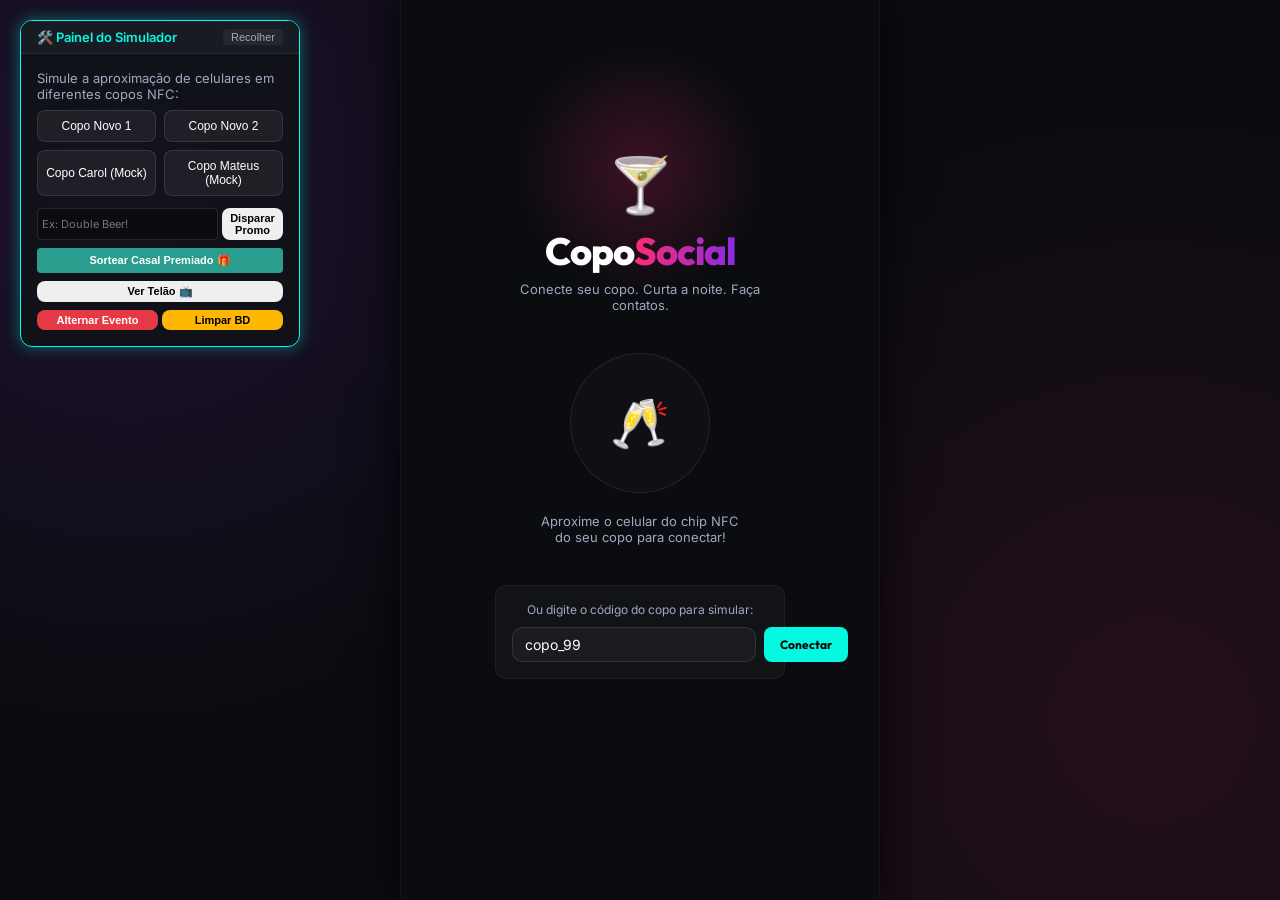
==== commit 20b458a0: "feat: pagina de moderacao separada com senha" ====
--- a/static/index.html
+++ b/static/index.html
@@ -33,7 +33,6 @@
                 </div>
                 <button id="sim-draw-prize-btn" class="success" style="font-size: 11px; padding: 6px; cursor: pointer; background: #2a9d8f; color: white; border: none; border-radius: 4px; font-weight: bold;">Sortear Casal Premiado 🎁</button>
                 <div style="display: flex; gap: 4px;">
-                    <button onclick="changeScreen('screen-moderacao'); loadModerationMessages();" style="font-size: 11px; padding: 4px; flex: 1; cursor: pointer;">Moderação 🛡️</button>
                     <button onclick="changeScreen('screen-telao')" style="font-size: 11px; padding: 4px; flex: 1; cursor: pointer;">Ver Telão 📺</button>
                 </div>
                 <div style="display: flex; gap: 4px;">
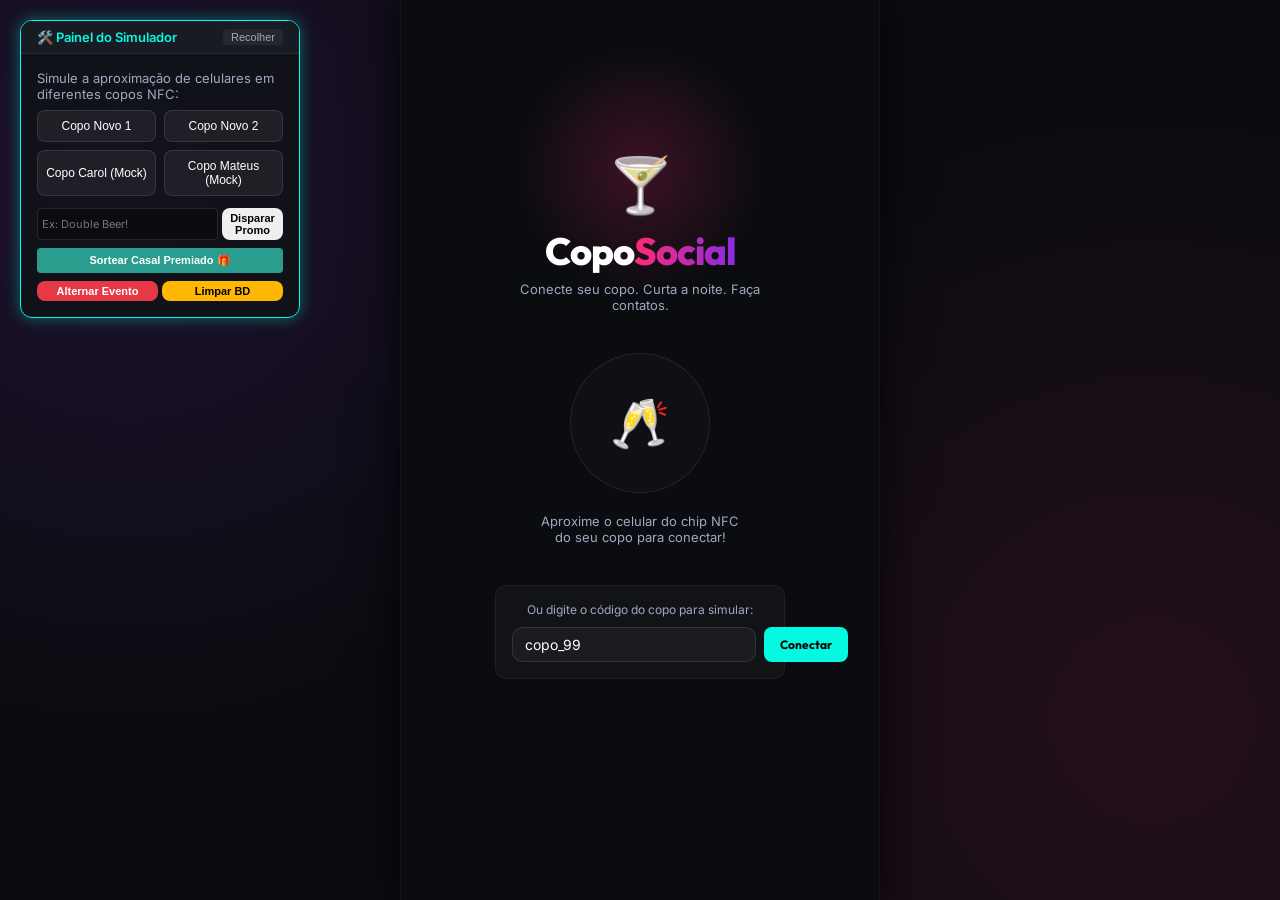
==== commit f4d71710: "feat: feed estilo Instagram na aba Pista, remove telao" ====
--- a/static/index.html
+++ b/static/index.html
@@ -32,9 +32,7 @@
                     <button id="sim-trigger-promo-btn" style="font-size: 11px; padding: 4px; cursor: pointer;">Disparar Promo</button>
                 </div>
                 <button id="sim-draw-prize-btn" class="success" style="font-size: 11px; padding: 6px; cursor: pointer; background: #2a9d8f; color: white; border: none; border-radius: 4px; font-weight: bold;">Sortear Casal Premiado 🎁</button>
-                <div style="display: flex; gap: 4px;">
-                    <button onclick="changeScreen('screen-telao')" style="font-size: 11px; padding: 4px; flex: 1; cursor: pointer;">Ver Telão 📺</button>
-                </div>
+
                 <div style="display: flex; gap: 4px;">
                     <button id="sim-toggle-event-btn" class="danger" style="font-size: 11px; padding: 4px; flex: 1; cursor: pointer;">Alternar Evento</button>
                     <button id="sim-reset-btn" class="warning" style="font-size: 11px; padding: 4px; flex: 1; cursor: pointer;">Limpar BD</button>
@@ -254,6 +252,18 @@
                 </div>
             </div>
 
+            <!-- FEED AO VIVO: FOTOS E RECADOS -->
+            <div id="pista-live-feed" style="margin: 0 12px 12px 12px;">
+                <div style="display: flex; align-items: center; gap: 8px; margin-bottom: 10px; padding-top: 4px;">
+                    <span style="font-size: 13px; font-weight: 700; text-transform: uppercase; letter-spacing: 0.8px; color: var(--neon-cyan);">⚡ Feed ao Vivo</span>
+                    <div style="flex:1; height:1px; background: rgba(255,255,255,0.06);"></div>
+                </div>
+                <div id="pista-feed-container" style="display: flex; flex-direction: column; gap: 10px;">
+                    <!-- Feed items renderizados pelo JS -->
+                    <div style="text-align:center; padding: 20px; color: var(--text-muted); font-size: 13px;">Nenhuma foto ou recado ainda. Seja o primeiro! 🎉</div>
+                </div>
+            </div>
+
             <!-- CARD EXPANDIDO / DETALHES DO PERFIL (MODAL) -->
             <div id="profile-detail-modal" class="modal hidden">
                 <div class="modal-content glass">
@@ -408,56 +418,7 @@
             </div>
         </section>
 
-        <!-- 5. TELA DE TELÃO DA BALADA (PAINEL PÚBLICO) -->
-        <section id="screen-telao" class="screen-full">
-            <div class="telao-bg"></div>
-            <div class="telao-container">
-                <header class="telao-header">
-                    <div class="telao-logo">🍸 Copo Social</div>
-                    <div class="telao-stats">
-                        <div class="stat-box">
-                            <span class="stat-num" id="telao-stat-users">0</span>
-                            <span class="stat-lbl">Conectados</span>
-                        </div>
-                        <div class="stat-box">
-                            <span class="stat-num neon-pink-text" id="telao-stat-matches">0</span>
-                            <span class="stat-lbl">Brindes Confirmados 🥂</span>
-                        </div>
-                    </div>
-                </header>
-
-                <div id="telao-announcement-banner" class="hidden" style="background: linear-gradient(90deg, #ff2a74, #05f9e2); border: 2px solid #fff; box-shadow: 0 0 25px rgba(255,255,255,0.6); padding: 14px; border-radius: 12px; margin-bottom: 20px; font-weight: 800; font-size: 18px; color: #000; text-align: center; text-transform: uppercase; letter-spacing: 0.5px; animation: heartbeat 1.5s infinite alternate;">
-                    📢 AVISO DA PRODUÇÃO: <span id="telao-announcement-text" style="color: #000;"></span>
-                </div>
-
-                <div class="telao-grid">
-                    <div class="telao-left">
-                        <h3>Pista de Bolhas ao Vivo</h3>
-                        <div class="telao-bubble-arena" id="telao-canvas-container">
-                            <canvas id="telao-canvas"></canvas>
-                        </div>
-                    </div>
-                    <div class="telao-right" style="display: flex; flex-direction: column; gap: 20px;">
-                        <div>
-                            <h3>Brindes Recentes 🥂</h3>
-                            <div class="telao-ticker" id="telao-ticker-container" style="max-height: 220px; overflow: hidden;">
-                                <!-- Tickers de brindes ao vivo -->
-                            </div>
-                        </div>
-                        <div>
-                            <h3>Galeria da Galera 📸</h3>
-                            <div id="telao-gallery-container" style="display: grid; grid-template-columns: repeat(3, 1fr); gap: 10px; margin-top: 10px;">
-                                <!-- 6 latest photos shown in big thumbnails -->
-                            </div>
-                        </div>
-                    </div>
-                </div>
-
-                <footer class="telao-footer">
-                    Aproxime o celular do seu copo e participe! coposocial.app
-                </footer>
-            </div>
-        </section>
+
 
         <!-- 6. TELA DO BARMAN (VALIDADOR DE DESCONTOS) -->
         <section id="screen-barman" class="screen">
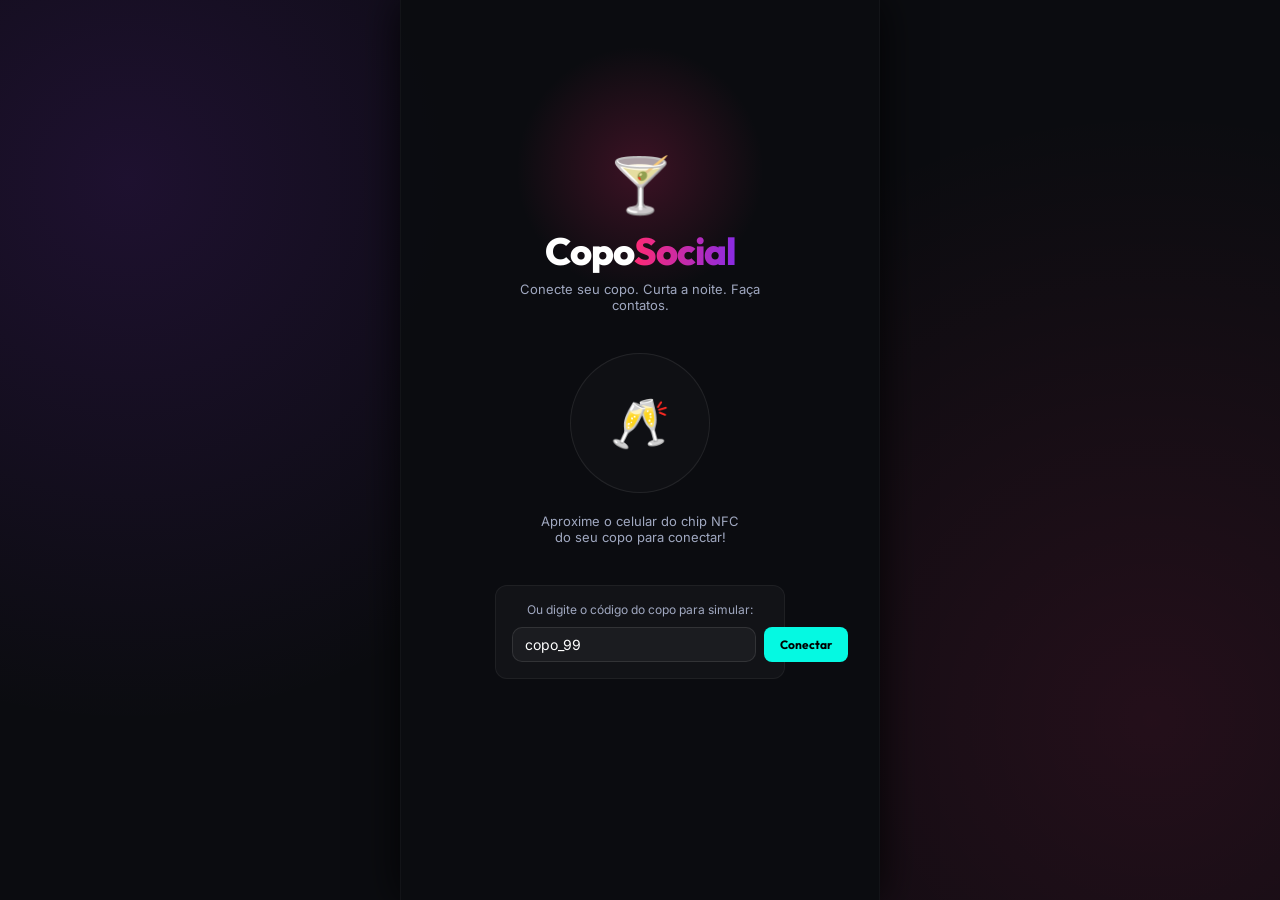
==== commit 6e41d324: "feat: remove painel simulador, so moderador acessa via /moderacao" ====
--- a/static/index.html
+++ b/static/index.html
@@ -12,34 +12,7 @@
 </head>
 <body>
 
-    <!-- PAINEL DO SIMULADOR (Para teste rápido e demonstração) -->
-    <div id="sim-control-panel">
-        <div class="sim-header">
-            <span>🛠️ Painel do Simulador</span>
-            <button id="toggle-sim-btn">Recolher</button>
-        </div>
-        <div class="sim-body" id="sim-panel-body">
-            <p>Simule a aproximação de celulares em diferentes copos NFC:</p>
-            <div class="sim-cups-grid">
-                <button onclick="simulateNfcTap('cup_user1')">Copo Novo 1</button>
-                <button onclick="simulateNfcTap('cup_user2')">Copo Novo 2</button>
-                <button onclick="simulateNfcTap('cup_mock1')">Copo Carol (Mock)</button>
-                <button onclick="simulateNfcTap('cup_mock2')">Copo Mateus (Mock)</button>
-            </div>
-            <div class="sim-actions" style="margin-top: 10px; display: flex; flex-direction: column; gap: 8px;">
-                <div style="display: flex; gap: 4px;">
-                    <input type="text" id="sim-promo-text" placeholder="Ex: Double Beer!" style="flex: 1; font-size: 11px; padding: 4px; border: 1px solid rgba(255,255,255,0.1); border-radius: 4px; background: rgba(0,0,0,0.3); color: white;">
-                    <button id="sim-trigger-promo-btn" style="font-size: 11px; padding: 4px; cursor: pointer;">Disparar Promo</button>
-                </div>
-                <button id="sim-draw-prize-btn" class="success" style="font-size: 11px; padding: 6px; cursor: pointer; background: #2a9d8f; color: white; border: none; border-radius: 4px; font-weight: bold;">Sortear Casal Premiado 🎁</button>
-
-                <div style="display: flex; gap: 4px;">
-                    <button id="sim-toggle-event-btn" class="danger" style="font-size: 11px; padding: 4px; flex: 1; cursor: pointer;">Alternar Evento</button>
-                    <button id="sim-reset-btn" class="warning" style="font-size: 11px; padding: 4px; flex: 1; cursor: pointer;">Limpar BD</button>
-                </div>
-            </div>
-        </div>
-    </div>
+
 
     <!-- NOTIFICAÇÃO PUSH DENTRO DO APP (Brindes recebidos) -->
     <div id="app-notification" class="hidden">
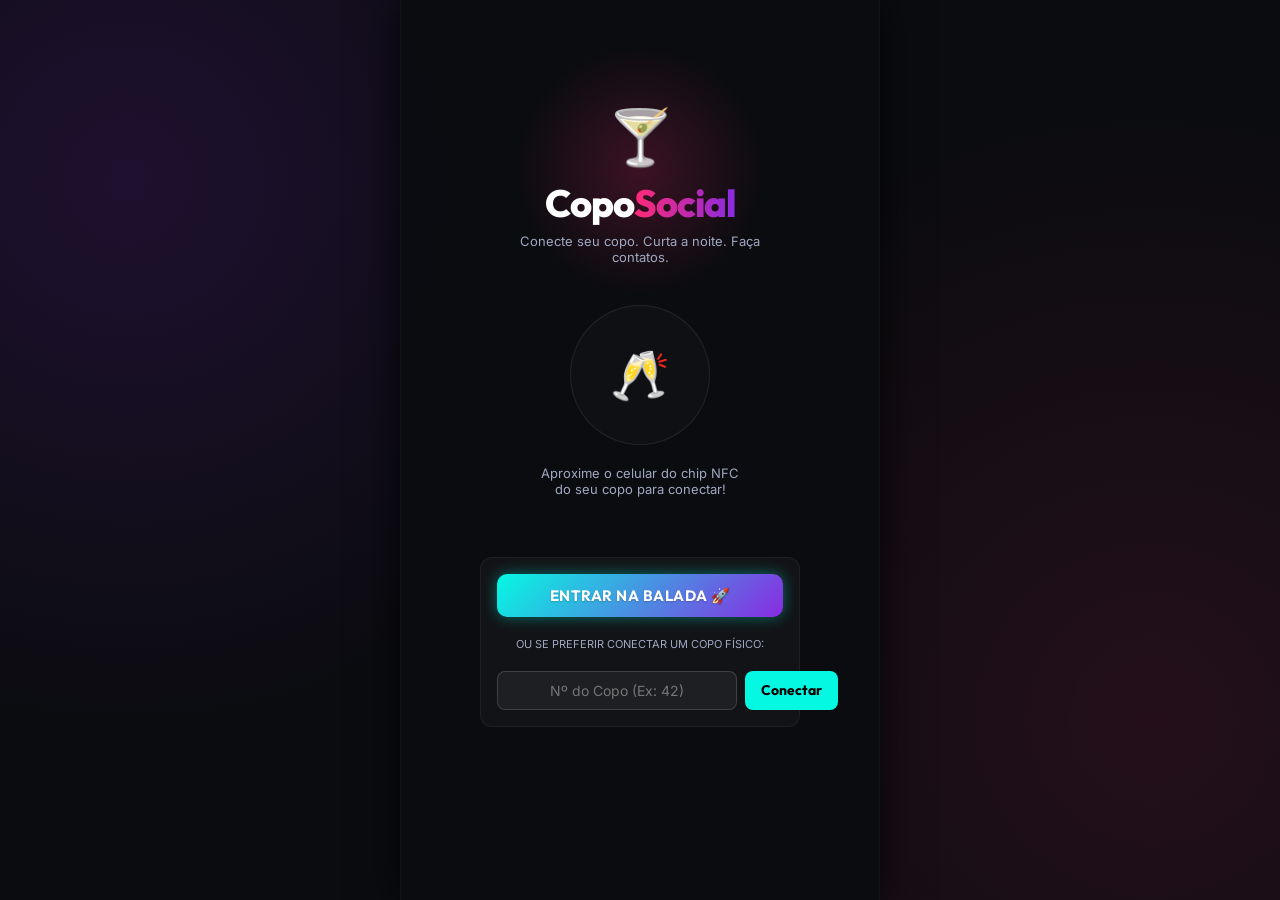
==== commit 1228786c: "feat: real digital entry mode, safe js event handlers, removed mock references" ====
--- a/static/index.html
+++ b/static/index.html
@@ -76,11 +76,14 @@
                     <p class="scan-instructions">Aproxime o celular do chip NFC do seu copo para conectar!</p>
                 </div>
 
-                <div class="fallback-input">
-                    <p>Ou digite o código do copo para simular:</p>
-                    <div class="input-row">
-                        <input type="text" id="manual-cup-id" placeholder="Ex: copo_99" value="copo_99">
-                        <button id="manual-scan-btn">Conectar</button>
+                <div class="fallback-input" style="display: flex; flex-direction: column; gap: 15px; width: 100%; max-width: 320px; margin: 0 auto; margin-top: 20px;">
+                    <button id="btn-enter-digital" class="btn-primary" style="background: linear-gradient(135deg, var(--neon-cyan), var(--neon-purple)); border: none; font-size: 15px; padding: 12px; border-radius: 10px; font-weight: bold; width: 100%; cursor: pointer; box-shadow: 0 0 15px rgba(5, 249, 226, 0.4); text-transform: uppercase; letter-spacing: 0.5px;">Entrar na Balada 🚀</button>
+                    
+                    <div style="text-align: center; color: var(--text-muted); font-size: 11px; margin: 5px 0;">OU SE PREFERIR CONECTAR UM COPO FÍSICO:</div>
+                    
+                    <div class="input-row" style="display: flex; gap: 8px; width: 100%;">
+                        <input type="text" id="manual-cup-id" placeholder="Nº do Copo (Ex: 42)" style="flex: 1; text-align: center; border-radius: 8px; border: 1px solid rgba(255,255,255,0.15); background: rgba(255,255,255,0.05); color: #fff; padding: 10px; font-size: 14px;">
+                        <button id="manual-scan-btn" class="btn-secondary" style="border-radius: 8px; padding: 10px 16px; font-size: 14px; cursor: pointer;">Conectar</button>
                     </div>
                 </div>
             </div>
